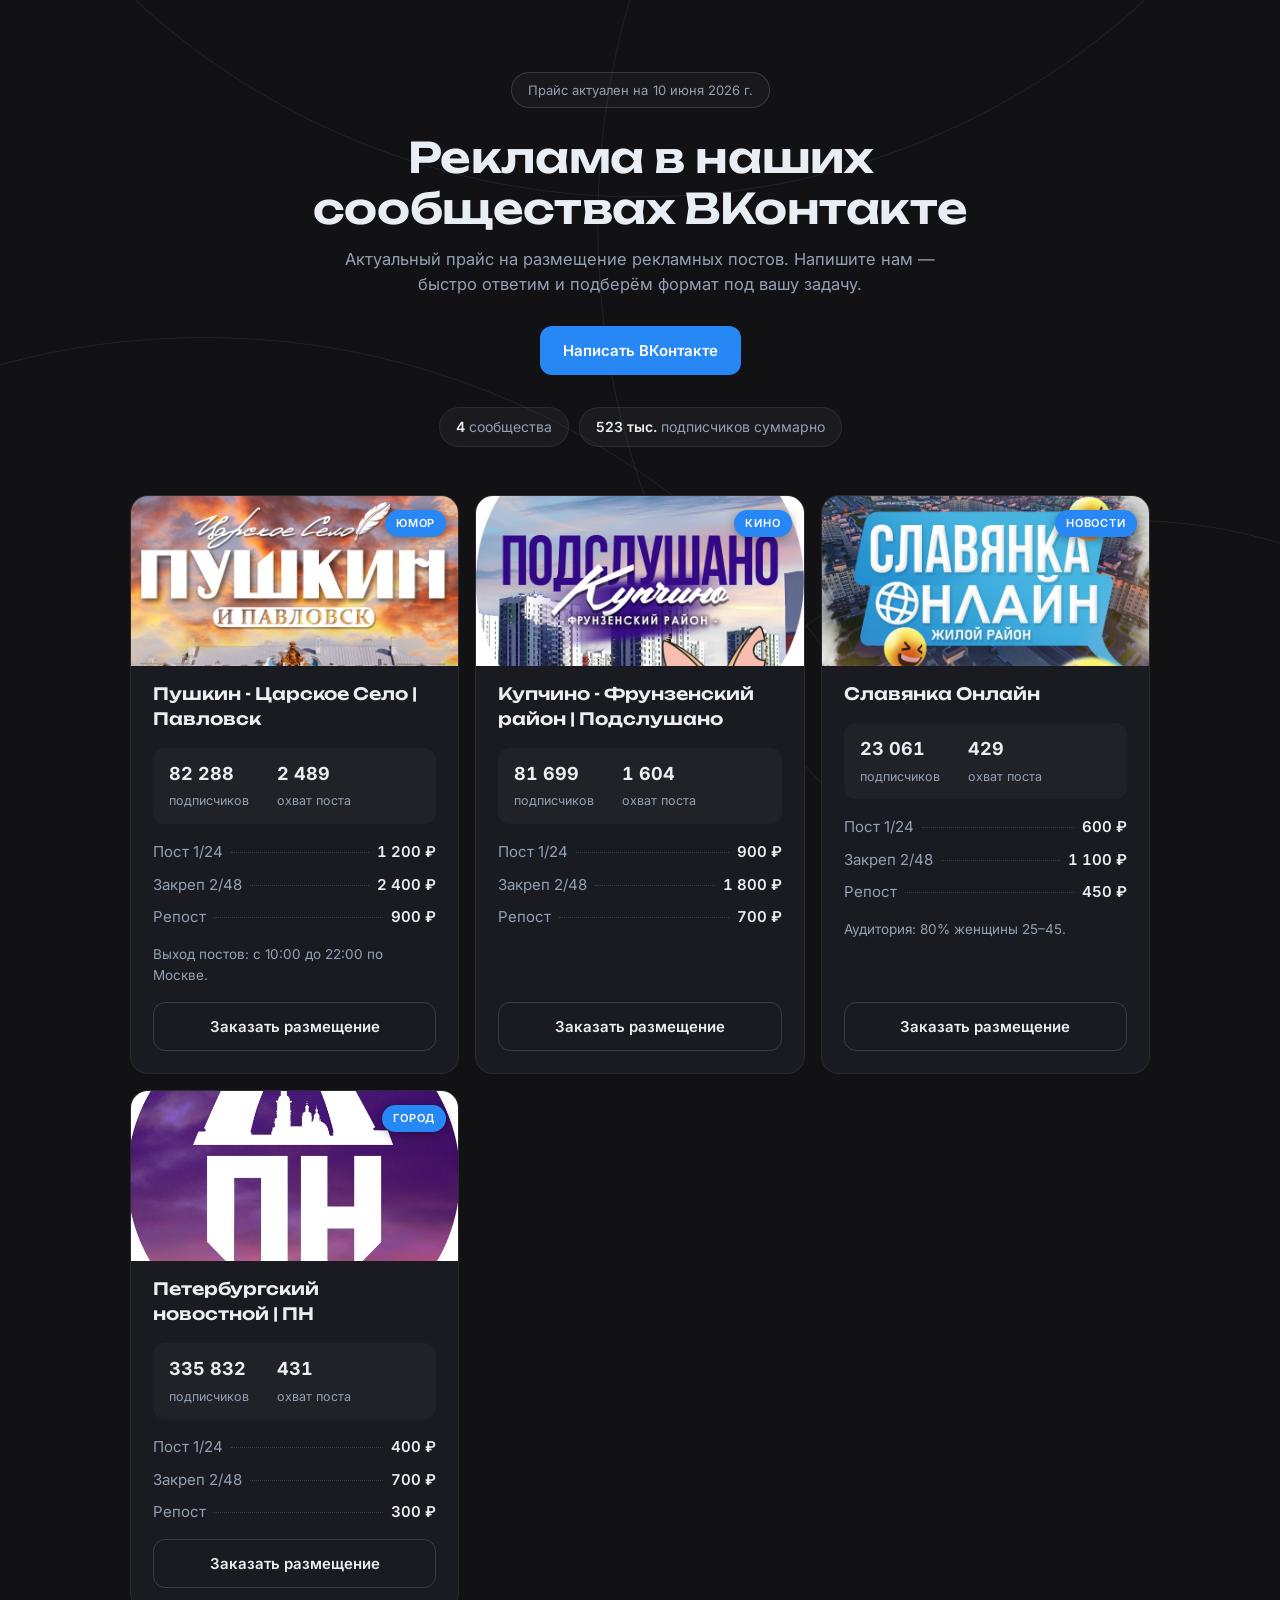
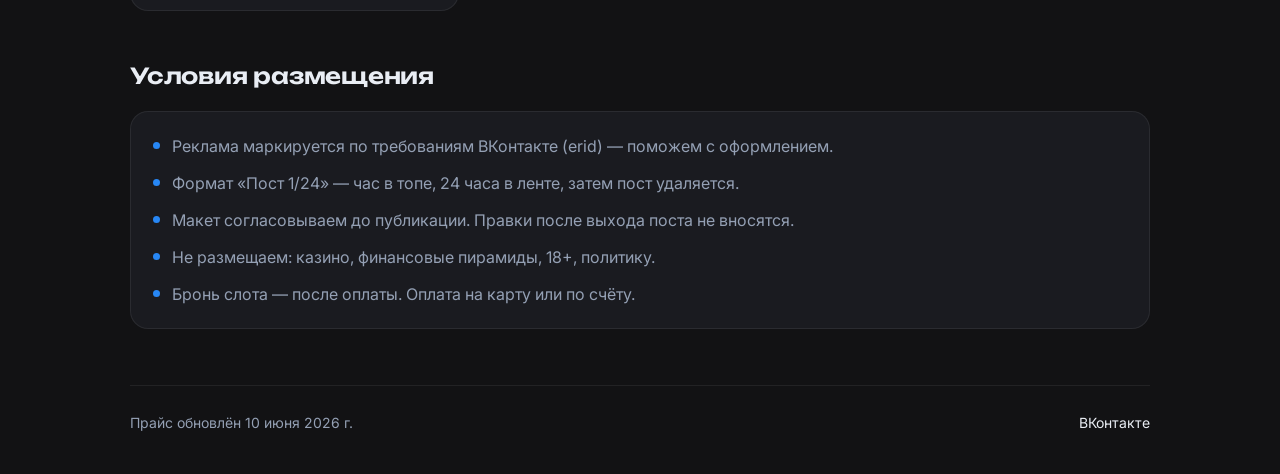
==== docs/index.html @ 312d97d6 "Относительные пути к стилям и скрипту — фикс отображения на GitHub Pages Co-Authored-By: Claude Fabl" ====
<!doctype html>
<html lang="ru">
<head>
  <meta charset="utf-8">
  <meta name="viewport" content="width=device-width, initial-scale=1">
  <title>Прайс на рекламу в сообществах ВКонтакте</title>
  <meta name="description" content="Актуальный прайс на размещение рекламы в наших сообществах ВКонтакте.">
  <link rel="icon" href="data:image/svg+xml,%3Csvg%20xmlns='http://www.w3.org/2000/svg'%20viewBox='0%200%20100%20100'%3E%3Crect%20width='100'%20height='100'%20rx='22'%20fill='%232787f5'/%3E%3Ctext%20x='50'%20y='70'%20font-size='52'%20text-anchor='middle'%20fill='white'%20font-family='Arial'%20font-weight='bold'%3E%E2%82%BD%3C/text%3E%3C/svg%3E">
  <link rel="preconnect" href="https://fonts.googleapis.com">
  <link rel="preconnect" href="https://fonts.gstatic.com" crossorigin>
  <link href="https://fonts.googleapis.com/css2?family=Inter:wght@400;500;600;700&family=Unbounded:wght@500;600;700&display=swap" rel="stylesheet">
  <link rel="stylesheet" href="styles.css">
</head>
<body>
  <div class="page">
    <header class="hero">
      <div class="hero-badge">Прайс актуален на <span id="updated">—</span></div>
      <h1 id="title">Реклама в наших сообществах</h1>
      <p class="subtitle" id="subtitle"></p>
      <div class="hero-actions" id="contacts"></div>
      <div class="hero-stats" id="stats"></div>
    </header>

    <main>
      <section id="publics" class="grid" aria-label="Сообщества и цены"></section>

      <section id="conditions-section" hidden>
        <h2 class="section-title">Условия размещения</h2>
        <div class="card conditions">
          <ul id="conditions"></ul>
        </div>
      </section>
    </main>

    <footer>
      <span>Прайс обновлён <span id="footer-updated">—</span></span>
      <div class="footer-links" id="footer-contacts"></div>
    </footer>
  </div>
  <div id="toast" class="toast"></div>
  <script src="app.js"></script>
</body>
</html>
---- docs/styles.css ----
:root {
  --bg: #121214;
  --bg-card: #1a1b20;
  --bg-elevated: #22242b;
  --border: rgba(255, 255, 255, 0.07);
  --border-strong: rgba(255, 255, 255, 0.15);
  --text: #e9edf4;
  --text-muted: #94a0b4;
  --accent: #2787f5;
  --accent-bright: #4d9eff;
  --danger: #e5484d;
  --radius: 18px;
  --radius-sm: 12px;
}

* { box-sizing: border-box; }

html { scroll-behavior: smooth; }

body {
  margin: 0;
  min-height: 100vh;
  font-family: 'Inter', system-ui, -apple-system, 'Segoe UI', sans-serif;
  font-size: 16px;
  line-height: 1.55;
  color: var(--text);
  background: var(--bg);
  -webkit-font-smoothing: antialiased;
}

/* Фон в стиле VK ID: тонкие дуги-окружности на тёмном */
body::before {
  content: '';
  position: fixed;
  inset: 0;
  z-index: -1;
  background: url("data:image/svg+xml,%3Csvg xmlns='http://www.w3.org/2000/svg' viewBox='0 0 1920 1280' preserveAspectRatio='xMidYMid slice'%3E%3Cg fill='none' stroke='%23ffffff' stroke-opacity='0.07' stroke-width='1.5'%3E%3Ccircle cx='340' cy='1580' r='1100'/%3E%3Ccircle cx='2050' cy='320' r='1150'/%3E%3Ccircle cx='960' cy='-780' r='1060'/%3E%3Ccircle cx='1650' cy='1500' r='760'/%3E%3C/g%3E%3C/svg%3E") center / cover no-repeat;
}

.page {
  max-width: 1060px;
  margin: 0 auto;
  padding: 0 20px;
}

h1, h2, h3 {
  font-family: 'Unbounded', 'Inter', system-ui, sans-serif;
  font-weight: 600;
  letter-spacing: -0.01em;
}

a { color: var(--accent-bright); }

.muted { color: var(--text-muted); }

[hidden] { display: none !important; }

/* ---------- Hero ---------- */

.hero {
  padding: 72px 0 16px;
  text-align: center;
}

.hero-badge {
  display: inline-flex;
  gap: 5px;
  padding: 7px 16px;
  border-radius: 999px;
  border: 1px solid var(--border-strong);
  background: rgba(255, 255, 255, 0.03);
  color: var(--text-muted);
  font-size: 13px;
}

.hero h1 {
  font-size: clamp(26px, 4.4vw, 42px);
  line-height: 1.2;
  max-width: 780px;
  margin: 24px auto 14px;
}

.hero .subtitle {
  color: var(--text-muted);
  font-size: 16.5px;
  max-width: 640px;
  margin: 0 auto 28px;
}

.hero-actions {
  display: flex;
  gap: 12px;
  justify-content: center;
  flex-wrap: wrap;
}

.hero-stats {
  display: flex;
  gap: 10px;
  justify-content: center;
  flex-wrap: wrap;
  margin-top: 32px;
}

.stat-pill {
  padding: 8px 16px;
  border-radius: 999px;
  border: 1px solid var(--border);
  background: rgba(255, 255, 255, 0.04);
  color: var(--text-muted);
  font-size: 14px;
}

.stat-pill b {
  color: var(--text);
  font-weight: 600;
}

/* ---------- Buttons ---------- */

.btn {
  display: inline-flex;
  align-items: center;
  justify-content: center;
  gap: 8px;
  padding: 12px 22px;
  border-radius: var(--radius-sm);
  border: 1px solid transparent;
  font: inherit;
  font-weight: 600;
  font-size: 15px;
  text-decoration: none;
  cursor: pointer;
  transition: transform .15s ease, background .15s ease, border-color .15s ease, color .15s ease;
}

.btn:active { transform: scale(0.98); }

.btn-primary {
  background: var(--accent);
  color: #fff;
}

.btn-primary:hover { background: var(--accent-bright); }

.btn-primary:disabled {
  background: var(--bg-elevated);
  color: var(--text-muted);
  cursor: default;
}

.btn-ghost {
  border-color: var(--border-strong);
  background: transparent;
  color: var(--text);
}

.btn-ghost:hover {
  border-color: var(--accent);
  color: var(--accent-bright);
}

.btn-small {
  padding: 8px 14px;
  font-size: 14px;
  border-radius: 10px;
}

/* ---------- Cards grid ---------- */

.grid {
  display: grid;
  grid-template-columns: repeat(auto-fill, minmax(310px, 1fr));
  gap: 16px;
  margin: 32px 0 8px;
}

.card {
  --card-pad: 22px;
  background: var(--bg-card);
  border: 1px solid var(--border);
  border-radius: var(--radius);
  padding: var(--card-pad);
}

.public-card {
  display: flex;
  flex-direction: column;
  gap: 16px;
  transition: border-color .2s ease, transform .2s ease;
}

.public-card:hover {
  border-color: rgba(77, 158, 255, 0.35);
  transform: translateY(-2px);
}

.card-cover {
  position: relative;
  margin: calc(var(--card-pad) * -1) calc(var(--card-pad) * -1) 0;
  height: 170px;
  border-radius: calc(var(--radius) - 1px) calc(var(--radius) - 1px) 0 0;
  overflow: hidden;
  background: var(--bg-elevated);
}

.card-cover-img {
  display: block;
  width: 100%;
  height: 100%;
  object-fit: cover;
}

.card-cover-ph {
  display: flex;
  align-items: center;
  justify-content: center;
  width: 100%;
  height: 100%;
  font-family: 'Unbounded', 'Inter', sans-serif;
  font-size: 44px;
  font-weight: 600;
  color: var(--accent-bright);
  background: linear-gradient(135deg, rgba(39, 135, 245, 0.18), rgba(39, 135, 245, 0.04));
}

.chip.cover-chip {
  position: absolute;
  top: 12px;
  right: 12px;
  color: #fff;
  background: var(--accent);
  box-shadow: 0 2px 10px rgba(0, 0, 0, 0.35);
}

.avatar {
  width: 44px;
  height: 44px;
  border-radius: 12px;
  object-fit: cover;
  flex-shrink: 0;
  background: var(--bg-elevated);
}

.avatar-placeholder {
  display: inline-flex;
  align-items: center;
  justify-content: center;
  font-family: 'Unbounded', 'Inter', sans-serif;
  font-size: 17px;
  font-weight: 600;
  color: var(--accent-bright);
  background: rgba(39, 135, 245, 0.12);
}

.avatar-sm {
  width: 36px;
  height: 36px;
  border-radius: 10px;
  font-size: 14px;
}

.avatar-fetch {
  display: flex;
  align-items: center;
  gap: 12px;
  margin: -4px 0 16px;
}

.public-name {
  font-family: 'Unbounded', 'Inter', sans-serif;
  font-size: 17px;
  font-weight: 600;
  color: var(--text);
  text-decoration: none;
  line-height: 1.3;
}

a.public-name:hover { color: var(--accent-bright); }

.chip {
  font-size: 11px;
  font-weight: 600;
  text-transform: uppercase;
  letter-spacing: 0.08em;
  color: var(--accent-bright);
  background: rgba(39, 135, 245, 0.12);
  padding: 5px 11px;
  border-radius: 999px;
  white-space: nowrap;
  margin-top: 2px;
}

.card-stats {
  display: flex;
  gap: 28px;
  padding: 12px 16px;
  background: rgba(255, 255, 255, 0.03);
  border-radius: var(--radius-sm);
}

.stat-value {
  display: block;
  font-size: 18px;
  font-weight: 700;
  font-variant-numeric: tabular-nums;
}

.stat-label {
  font-size: 12.5px;
  color: var(--text-muted);
}

.price-list {
  display: flex;
  flex-direction: column;
  gap: 9px;
}

.price-row {
  display: flex;
  align-items: baseline;
  gap: 8px;
  font-size: 15px;
}

.price-format { color: var(--text-muted); }

.dots {
  flex: 1;
  border-bottom: 1px dotted rgba(255, 255, 255, 0.16);
  transform: translateY(-4px);
}

.price-value {
  font-weight: 600;
  font-variant-numeric: tabular-nums;
  white-space: nowrap;
}

.card-note {
  margin: 0;
  font-size: 13.5px;
  color: var(--text-muted);
}

.card-cta { margin-top: auto; }

.empty {
  grid-column: 1 / -1;
  text-align: center;
  color: var(--text-muted);
  padding: 48px 20px;
  border: 1px dashed var(--border-strong);
  border-radius: var(--radius);
}

/* ---------- Conditions ---------- */

.section-title {
  font-size: 22px;
  margin: 48px 0 18px;
}

.conditions ul {
  margin: 0;
  padding: 0;
  list-style: none;
  display: flex;
  flex-direction: column;
  gap: 12px;
}

.conditions li {
  display: flex;
  gap: 12px;
  color: var(--text-muted);
}

.conditions li::before {
  content: '';
  flex-shrink: 0;
  width: 7px;
  height: 7px;
  border-radius: 50%;
  background: var(--accent);
  margin-top: 8px;
}

/* ---------- Footer ---------- */

footer {
  display: flex;
  align-items: center;
  justify-content: space-between;
  gap: 14px;
  flex-wrap: wrap;
  margin: 56px 0 40px;
  padding-top: 26px;
  border-top: 1px solid var(--border);
  color: var(--text-muted);
  font-size: 14px;
}

.footer-links {
  display: flex;
  gap: 18px;
}

.footer-links a {
  color: var(--text);
  text-decoration: none;
}

.footer-links a:hover { color: var(--accent-bright); }

/* ---------- Admin ---------- */

.admin .topbar {
  position: sticky;
  top: 0;
  z-index: 20;
  display: flex;
  align-items: center;
  gap: 12px;
  flex-wrap: wrap;
  padding: 14px 0;
  margin-bottom: 28px;
  background: rgba(18, 18, 20, 0.85);
  backdrop-filter: blur(10px);
  border-bottom: 1px solid var(--border);
}

.topbar-title {
  font-family: 'Unbounded', 'Inter', sans-serif;
  font-size: 16px;
}

.flex-spacer { flex: 1; }

.admin-section { margin-bottom: 20px; }

.admin-section h2 {
  font-size: 19px;
  margin: 0 0 20px;
}

.section-head {
  display: flex;
  align-items: center;
  justify-content: space-between;
  gap: 12px;
  margin-bottom: 20px;
}

.section-head h2 { margin: 0; }

.section-head-actions {
  display: flex;
  gap: 10px;
  flex-wrap: wrap;
}

.field {
  display: flex;
  flex-direction: column;
  gap: 6px;
  margin-bottom: 16px;
}

.field label,
.field-label-row {
  font-size: 13px;
  color: var(--text-muted);
}

.field-label-row {
  display: block;
  margin: 4px 0 10px;
}

input[type="text"],
input[type="url"],
input[type="number"],
input[type="password"],
textarea,
select {
  width: 100%;
  font: inherit;
  font-size: 15px;
  color: var(--text);
  background: var(--bg-elevated);
  border: 1px solid var(--border-strong);
  border-radius: 10px;
  padding: 10px 14px;
  outline: none;
  transition: border-color .15s ease;
}

input:focus, textarea:focus, select:focus { border-color: var(--accent); }

textarea { resize: vertical; }

.row-2 {
  display: grid;
  grid-template-columns: 1fr 1fr;
  gap: 14px;
}

.pub-row {
  display: flex;
  align-items: center;
  gap: 10px;
  padding: 13px 16px;
  margin-bottom: 10px;
  background: rgba(255, 255, 255, 0.02);
  border: 1px solid var(--border);
  border-radius: var(--radius-sm);
}

.pub-row-info {
  flex: 1;
  min-width: 0;
}

.pub-row-name {
  font-weight: 600;
  overflow: hidden;
  text-overflow: ellipsis;
  white-space: nowrap;
}

.pub-row-meta {
  font-size: 13px;
  color: var(--text-muted);
}

.icon-btn {
  flex-shrink: 0;
  width: 34px;
  height: 34px;
  background: none;
  border: 1px solid var(--border-strong);
  border-radius: 9px;
  color: var(--text-muted);
  font-size: 15px;
  cursor: pointer;
  transition: border-color .15s ease, color .15s ease;
}

.icon-btn:hover {
  border-color: var(--accent);
  color: var(--text);
}

.icon-btn.danger:hover {
  border-color: var(--danger);
  color: var(--danger);
}

/* ---------- Modal ---------- */

.modal-backdrop {
  position: fixed;
  inset: 0;
  z-index: 50;
  display: flex;
  align-items: flex-start;
  justify-content: center;
  padding: 40px 16px;
  overflow-y: auto;
  background: rgba(5, 8, 12, 0.72);
}

.modal {
  width: 100%;
  max-width: 580px;
  background: var(--bg-card);
  border: 1px solid var(--border-strong);
  border-radius: var(--radius);
  padding: 26px;
}

.modal h2 {
  font-size: 19px;
  margin: 0 0 20px;
}

.price-edit-row {
  display: grid;
  grid-template-columns: 1fr 140px 36px;
  gap: 10px;
  align-items: center;
  margin-bottom: 10px;
}

.modal-actions {
  display: flex;
  justify-content: flex-end;
  gap: 10px;
  margin-top: 22px;
}

/* ---------- Login / toast ---------- */

.login-screen {
  min-height: 82vh;
  display: flex;
  align-items: center;
  justify-content: center;
}

.login-card {
  width: 100%;
  max-width: 380px;
}

.login-card h2 {
  font-size: 20px;
  margin: 0 0 8px;
}

.login-card .muted {
  font-size: 14px;
  margin: 0 0 18px;
}

.login-card .btn { width: 100%; }

.error {
  color: var(--danger);
  font-size: 14px;
  min-height: 20px;
  margin-bottom: 8px;
}

.toast {
  position: fixed;
  bottom: 24px;
  left: 50%;
  z-index: 100;
  transform: translateX(-50%) translateY(16px);
  padding: 12px 24px;
  background: var(--bg-elevated);
  border: 1px solid var(--border-strong);
  border-radius: 12px;
  font-size: 15px;
  opacity: 0;
  pointer-events: none;
  transition: opacity .25s ease, transform .25s ease;
}

.toast.show {
  opacity: 1;
  transform: translateX(-50%) translateY(0);
}

/* ---------- Mobile ---------- */

@media (max-width: 640px) {
  .hero { padding-top: 48px; }
  .row-2 { grid-template-columns: 1fr; gap: 0; }
  .card { --card-pad: 18px; }
  .card-stats { gap: 20px; }
  footer { flex-direction: column; align-items: flex-start; }
  .pub-row { flex-wrap: wrap; }
  .price-edit-row { grid-template-columns: 1fr 110px 36px; }
}
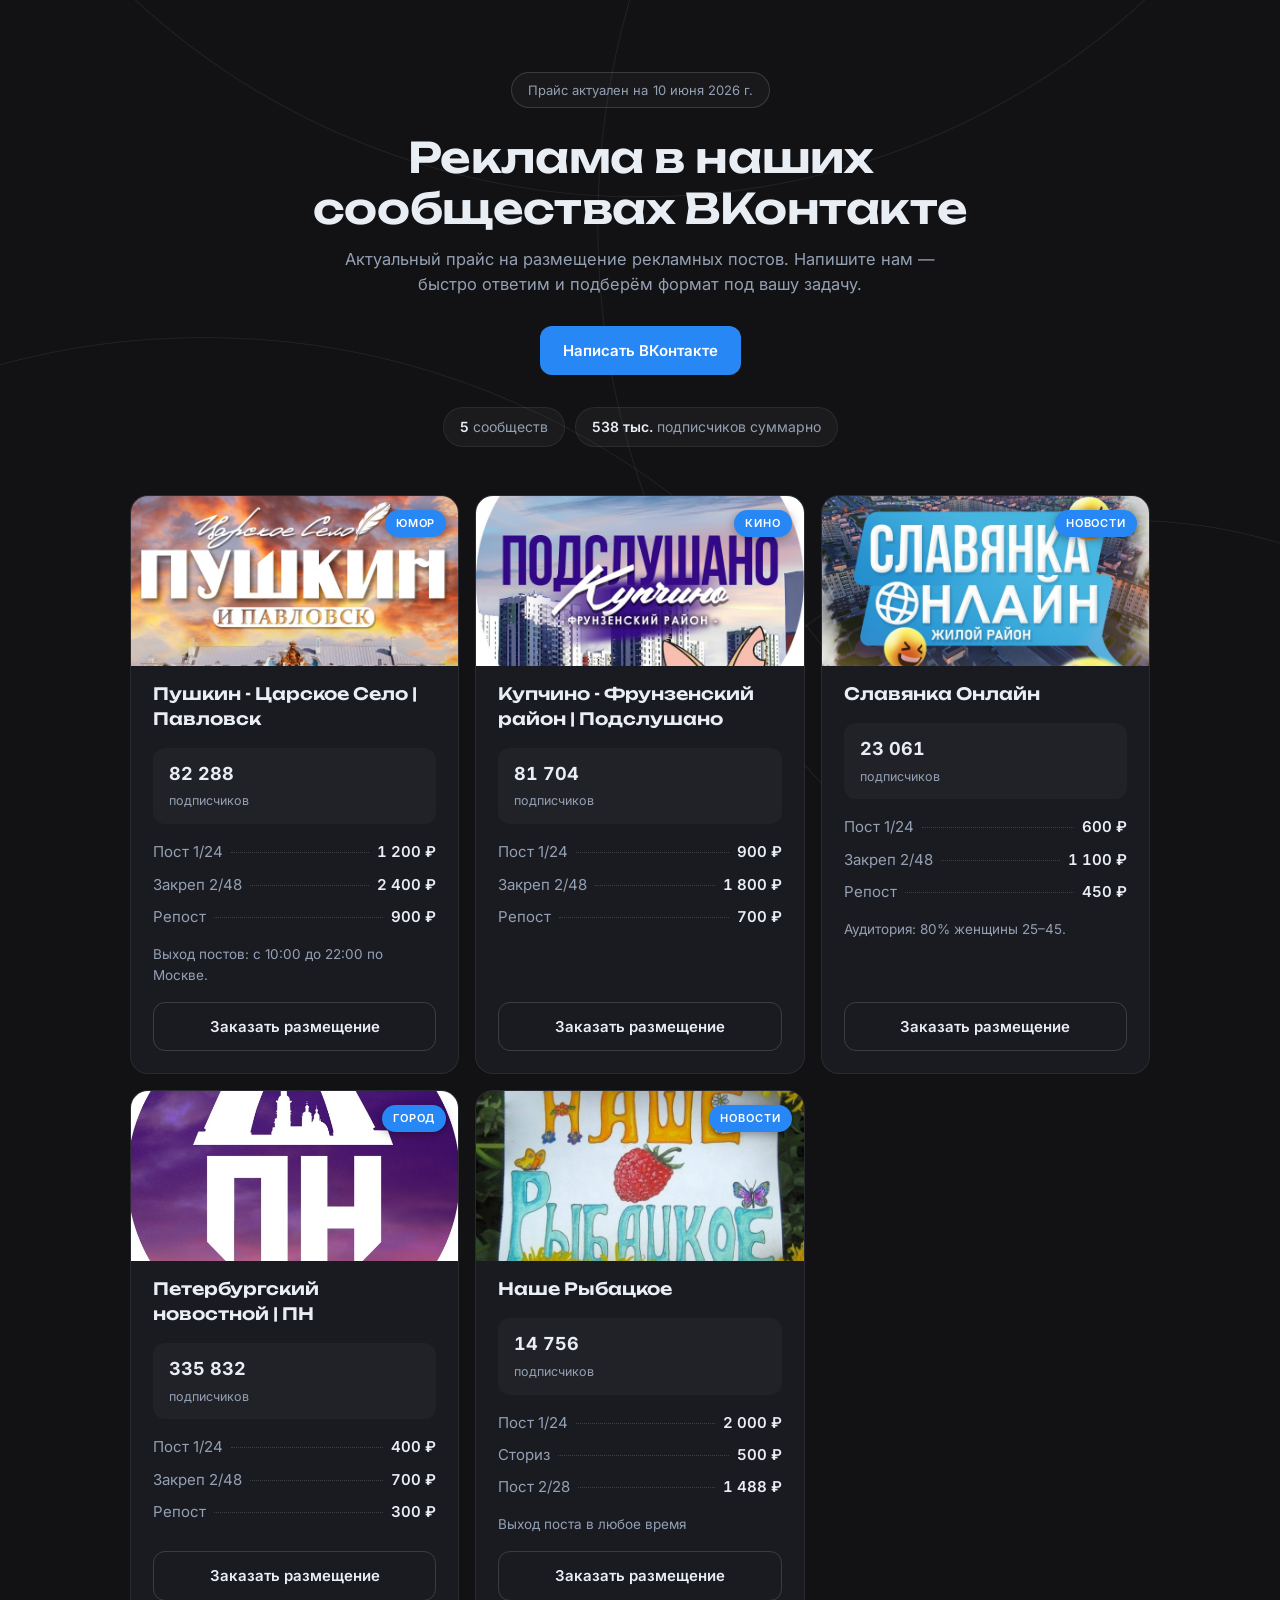
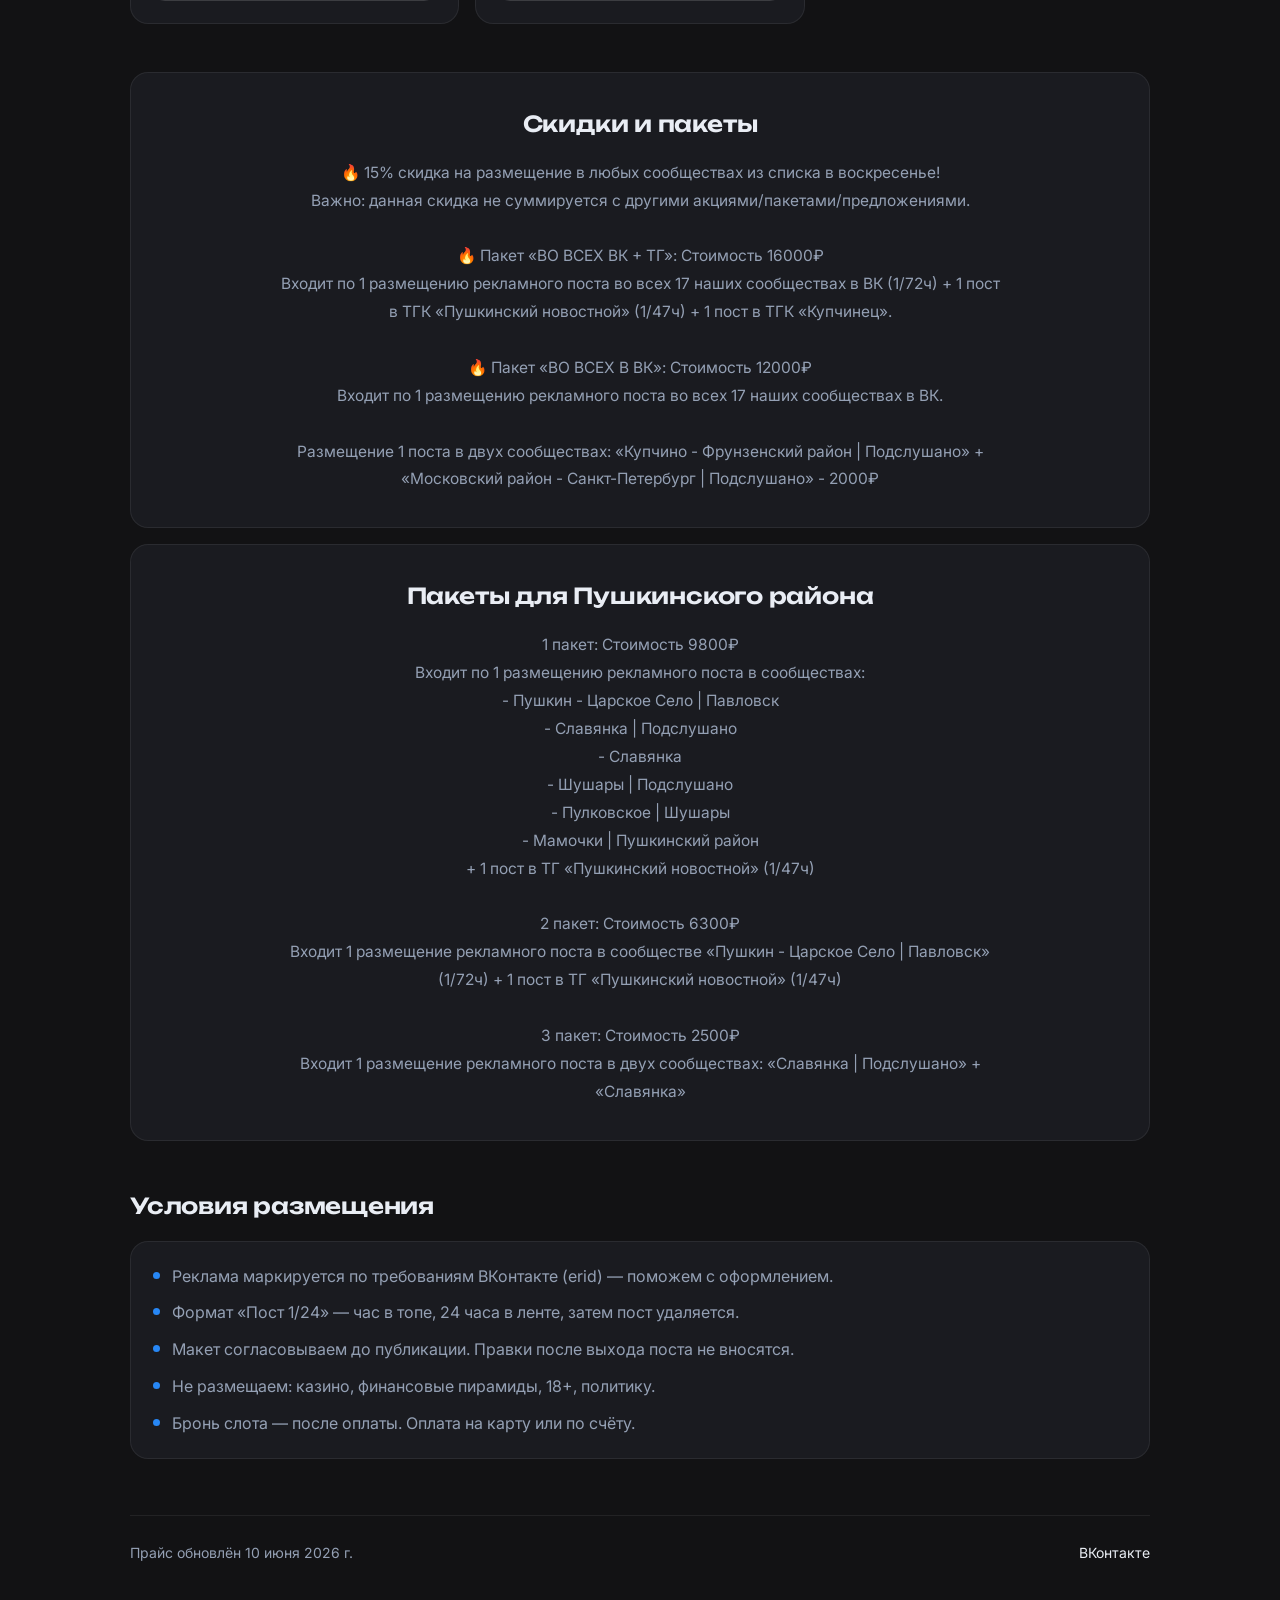
==== commit c4a7e8dc: "Охваты убраны со страницы, добавлен блок «Скидки и пакеты» с редактором в админке Co-Authored-By: Cl" ====
--- a/docs/index.html
+++ b/docs/index.html
@@ -24,6 +24,10 @@
     <main>
       <section id="publics" class="grid" aria-label="Сообщества и цены"></section>
 
+      <section id="promos-section" hidden>
+        <div id="promos" class="promos"></div>
+      </section>
+
       <section id="conditions-section" hidden>
         <h2 class="section-title">Условия размещения</h2>
         <div class="card conditions">
--- a/docs/styles.css
+++ b/docs/styles.css
@@ -267,6 +267,11 @@
   margin: -4px 0 16px;
 }
 
+.avatar-fetch .btn {
+  flex-shrink: 0;
+  white-space: nowrap;
+}
+
 .public-name {
   font-family: 'Unbounded', 'Inter', sans-serif;
   font-size: 17px;
@@ -354,6 +359,50 @@
   border: 1px dashed var(--border-strong);
   border-radius: var(--radius);
 }
+
+/* ---------- Promos ---------- */
+
+.promos {
+  display: flex;
+  flex-direction: column;
+  gap: 16px;
+  margin-top: 48px;
+}
+
+.promo-card {
+  text-align: center;
+  padding: 34px 30px;
+}
+
+.promo-card h3 {
+  font-size: 22px;
+  margin: 0 0 18px;
+}
+
+.promo-text {
+  color: var(--text-muted);
+  white-space: pre-line;
+  line-height: 1.8;
+  font-size: 15.5px;
+  max-width: 720px;
+  margin: 0 auto;
+}
+
+.promo-edit {
+  border: 1px solid var(--border);
+  border-radius: var(--radius-sm);
+  background: rgba(255, 255, 255, 0.02);
+  padding: 14px 16px;
+  margin-bottom: 12px;
+}
+
+.promo-edit-head {
+  display: flex;
+  gap: 10px;
+  margin-bottom: 10px;
+}
+
+.promo-edit-head input { flex: 1; }
 
 /* ---------- Conditions ---------- */
 
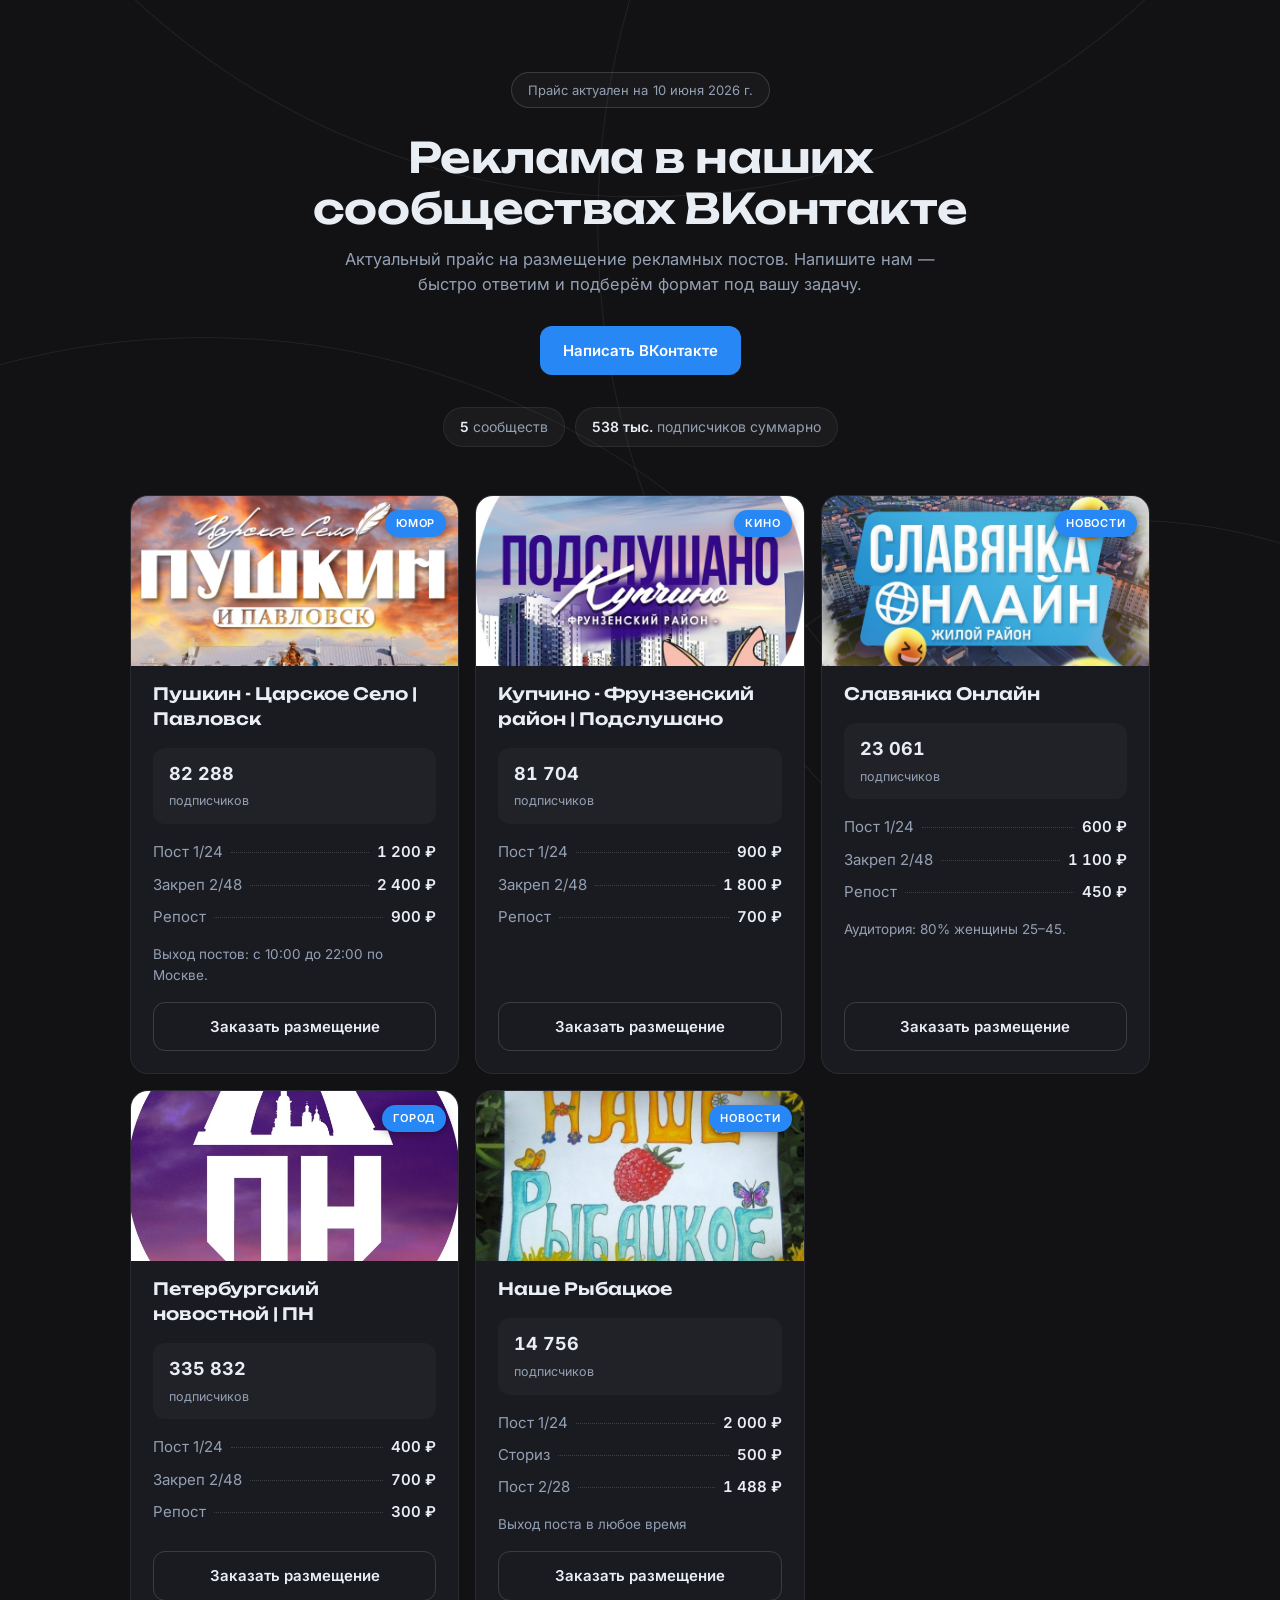
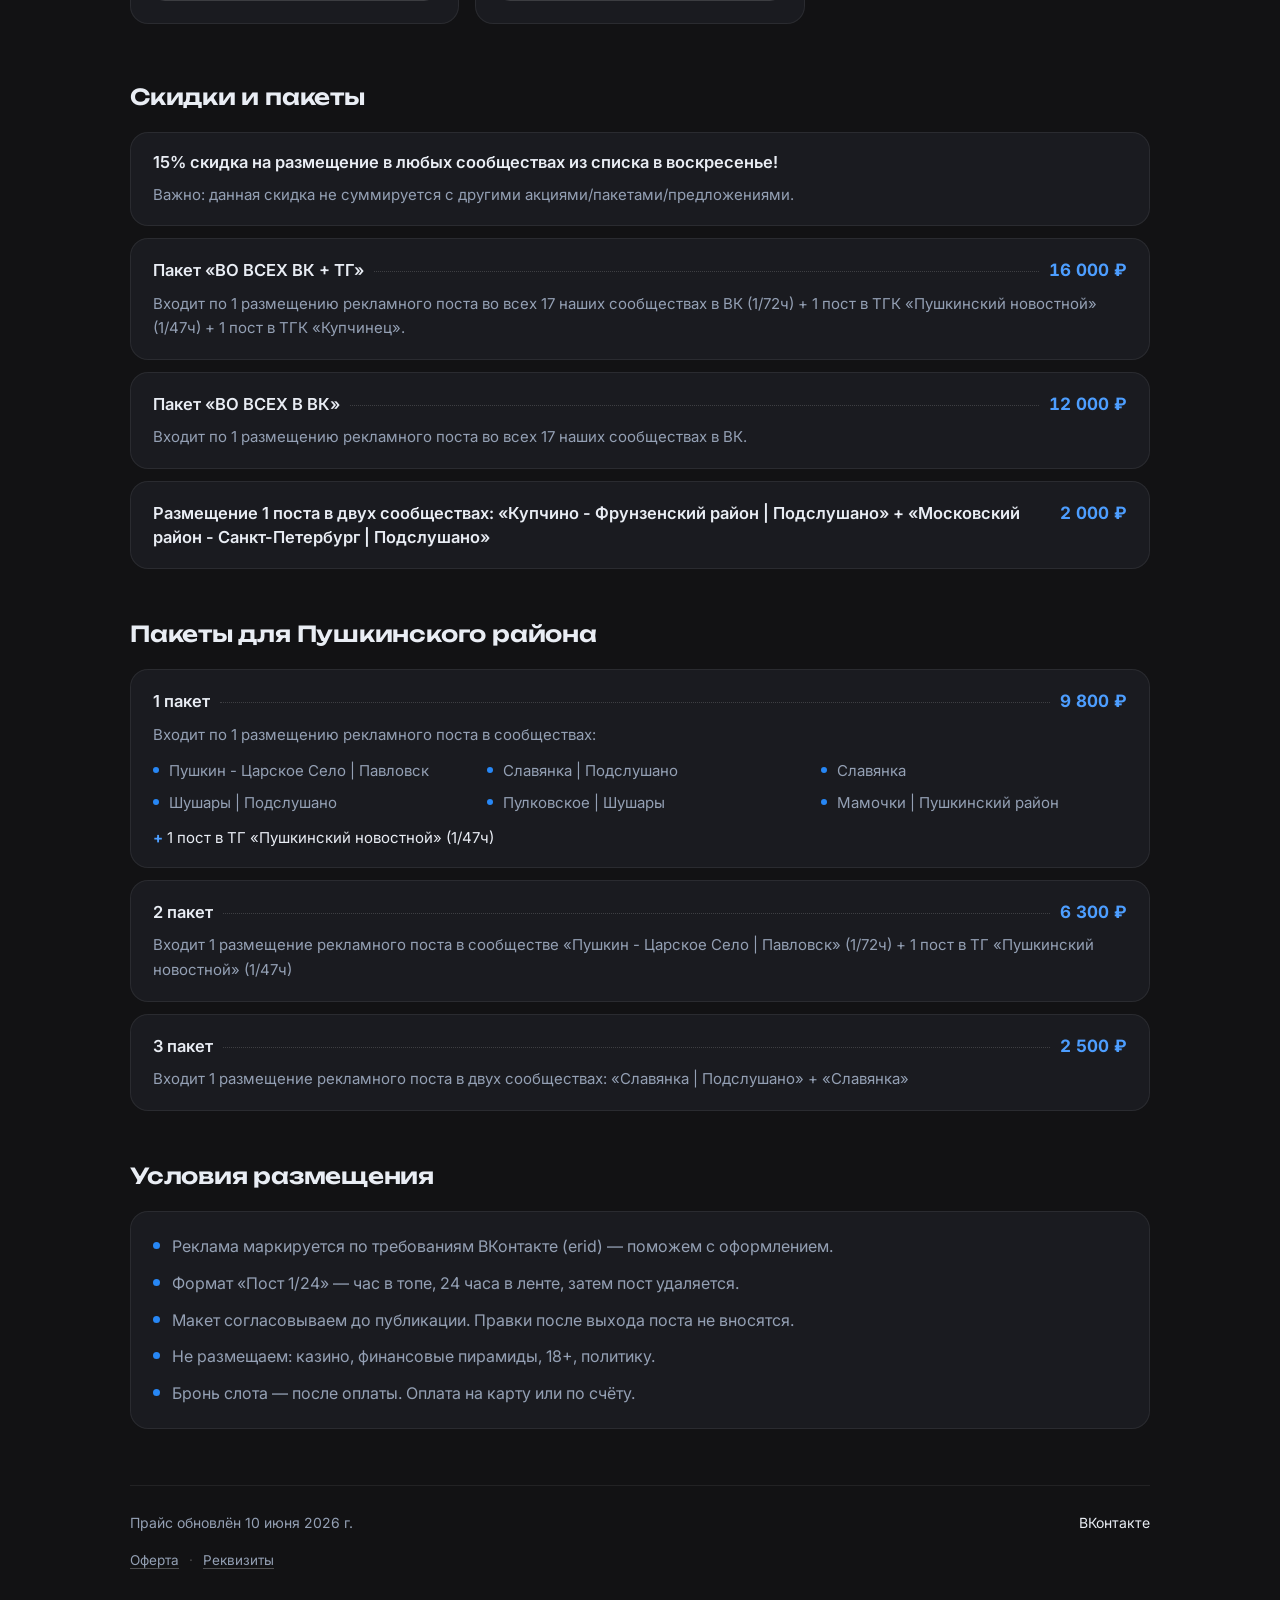
==== commit fa4a777f: "Футер: оферта и модалка с реквизитами, редактируются из админки Co-Authored-By: Claude Fable 5 <nore" ====
--- a/docs/index.html
+++ b/docs/index.html
@@ -37,10 +37,28 @@
     </main>
 
     <footer>
-      <span>Прайс обновлён <span id="footer-updated">—</span></span>
-      <div class="footer-links" id="footer-contacts"></div>
+      <div class="footer-row">
+        <span>Прайс обновлён <span id="footer-updated">—</span></span>
+        <div class="footer-links" id="footer-contacts"></div>
+      </div>
+      <div class="footer-legal" id="footer-legal" hidden>
+        <a id="offer-link" href="#" target="_blank" rel="noopener" hidden>Оферта</a>
+        <span class="legal-dot" id="legal-dot" hidden>·</span>
+        <button type="button" id="requisites-link" class="legal-link" hidden>Реквизиты</button>
+      </div>
     </footer>
   </div>
+
+  <div id="requisites-backdrop" class="modal-backdrop" hidden>
+    <div class="modal requisites-modal" role="dialog" aria-modal="true" aria-labelledby="req-title">
+      <div class="req-head">
+        <h2 id="req-title">Реквизиты</h2>
+        <button type="button" id="req-close" class="icon-btn" title="Закрыть">✕</button>
+      </div>
+      <div id="req-content"></div>
+    </div>
+  </div>
+
   <div id="toast" class="toast"></div>
   <script src="app.js"></script>
 </body>
--- a/docs/styles.css
+++ b/docs/styles.css
@@ -365,27 +365,86 @@
 .promos {
   display: flex;
   flex-direction: column;
-  gap: 16px;
-  margin-top: 48px;
-}
-
-.promo-card {
-  text-align: center;
-  padding: 34px 30px;
-}
-
-.promo-card h3 {
-  font-size: 22px;
-  margin: 0 0 18px;
-}
-
-.promo-text {
-  color: var(--text-muted);
-  white-space: pre-line;
-  line-height: 1.8;
-  font-size: 15.5px;
-  max-width: 720px;
-  margin: 0 auto;
+}
+
+.promo-items {
+  display: flex;
+  flex-direction: column;
+  gap: 12px;
+}
+
+.promo-item {
+  padding: 18px 22px;
+  transition: border-color .2s ease;
+}
+
+.promo-item:hover {
+  border-color: rgba(77, 158, 255, 0.3);
+}
+
+.promo-item-head {
+  display: flex;
+  align-items: baseline;
+  gap: 10px;
+}
+
+.promo-item-title {
+  font-weight: 600;
+  font-size: 16.5px;
+  line-height: 1.45;
+}
+
+.promo-price {
+  font-weight: 700;
+  font-size: 17px;
+  color: var(--accent-bright);
+  white-space: nowrap;
+  font-variant-numeric: tabular-nums;
+}
+
+.promo-item-text {
+  margin: 8px 0 0;
+  color: var(--text-muted);
+  font-size: 15px;
+  line-height: 1.65;
+}
+
+.promo-list {
+  margin: 12px 0 0;
+  padding: 0;
+  list-style: none;
+  display: grid;
+  grid-template-columns: repeat(auto-fill, minmax(260px, 1fr));
+  gap: 8px 28px;
+}
+
+.promo-list li {
+  display: flex;
+  gap: 10px;
+  color: var(--text-muted);
+  font-size: 15px;
+}
+
+.promo-list li::before {
+  content: '';
+  flex-shrink: 0;
+  width: 6px;
+  height: 6px;
+  border-radius: 50%;
+  background: var(--accent);
+  margin-top: 8px;
+}
+
+.promo-extra {
+  margin: 12px 0 0;
+  font-size: 15px;
+  color: var(--text);
+}
+
+.promo-extra::before {
+  content: '+ ';
+  color: var(--accent-bright);
+  font-weight: 700;
 }
 
 .promo-edit {
@@ -440,15 +499,116 @@
 
 footer {
   display: flex;
+  flex-direction: column;
+  gap: 16px;
+  margin: 56px 0 40px;
+  padding-top: 26px;
+  border-top: 1px solid var(--border);
+  color: var(--text-muted);
+  font-size: 14px;
+}
+
+.footer-row {
+  display: flex;
   align-items: center;
   justify-content: space-between;
   gap: 14px;
   flex-wrap: wrap;
-  margin: 56px 0 40px;
-  padding-top: 26px;
+}
+
+.footer-legal {
+  display: flex;
+  align-items: center;
+  gap: 10px;
+  font-size: 13.5px;
+}
+
+.footer-legal a,
+.legal-link {
+  padding: 0;
+  background: none;
+  border: none;
+  font: inherit;
+  color: var(--text-muted);
+  cursor: pointer;
+  text-decoration: underline;
+  text-underline-offset: 3px;
+  text-decoration-color: rgba(255, 255, 255, 0.25);
+  transition: color .15s ease;
+}
+
+.footer-legal a:hover,
+.legal-link:hover {
+  color: var(--text);
+  text-decoration-color: var(--accent);
+}
+
+.legal-dot {
+  color: rgba(255, 255, 255, 0.25);
+}
+
+/* ---------- Реквизиты ---------- */
+
+.requisites-modal {
+  max-width: 420px;
+}
+
+.req-head {
+  display: flex;
+  align-items: center;
+  justify-content: space-between;
+  gap: 12px;
+}
+
+.req-head h2 {
+  font-size: 19px;
+  margin: 0;
+}
+
+.req-name {
+  font-family: 'Unbounded', 'Inter', sans-serif;
+  font-size: 15px;
+  font-weight: 600;
+  line-height: 1.45;
+  padding: 16px 0 14px;
+}
+
+.req-row {
+  padding: 12px 0;
   border-top: 1px solid var(--border);
-  color: var(--text-muted);
-  font-size: 14px;
+}
+
+#req-content > .req-row:first-child {
+  border-top: none;
+  padding-top: 16px;
+}
+
+.req-label {
+  display: block;
+  margin-bottom: 3px;
+  font-size: 12px;
+  font-weight: 600;
+  color: var(--text-muted);
+  text-transform: uppercase;
+  letter-spacing: 0.07em;
+}
+
+.req-value {
+  font-size: 16px;
+  font-weight: 600;
+  font-variant-numeric: tabular-nums;
+  color: var(--text);
+  text-decoration: none;
+  cursor: copy;
+  transition: color .15s ease;
+}
+
+.req-value:hover {
+  color: var(--accent-bright);
+}
+
+a.req-value {
+  cursor: pointer;
 }
 
 .footer-links {
@@ -711,7 +871,7 @@
   .row-2 { grid-template-columns: 1fr; gap: 0; }
   .card { --card-pad: 18px; }
   .card-stats { gap: 20px; }
-  footer { flex-direction: column; align-items: flex-start; }
+  .footer-row { flex-direction: column; align-items: flex-start; }
   .pub-row { flex-wrap: wrap; }
   .price-edit-row { grid-template-columns: 1fr 110px 36px; }
 }
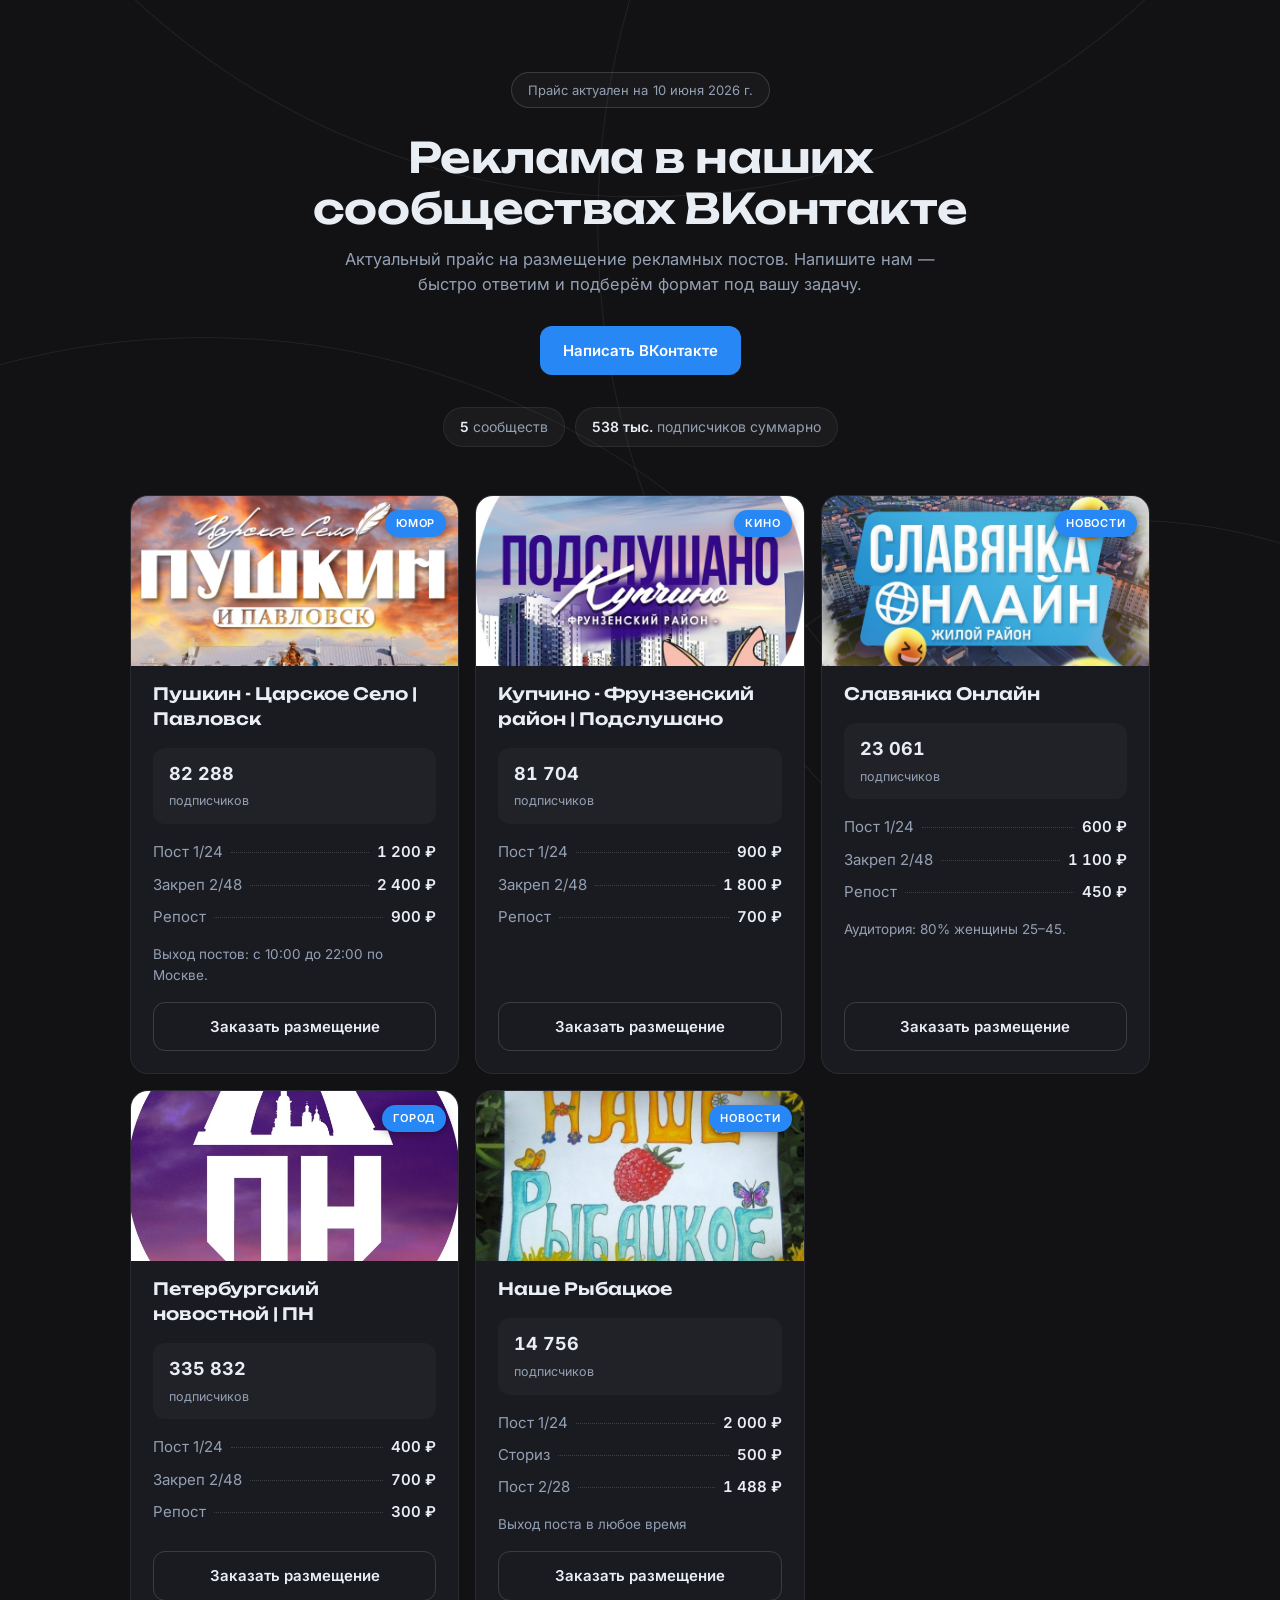
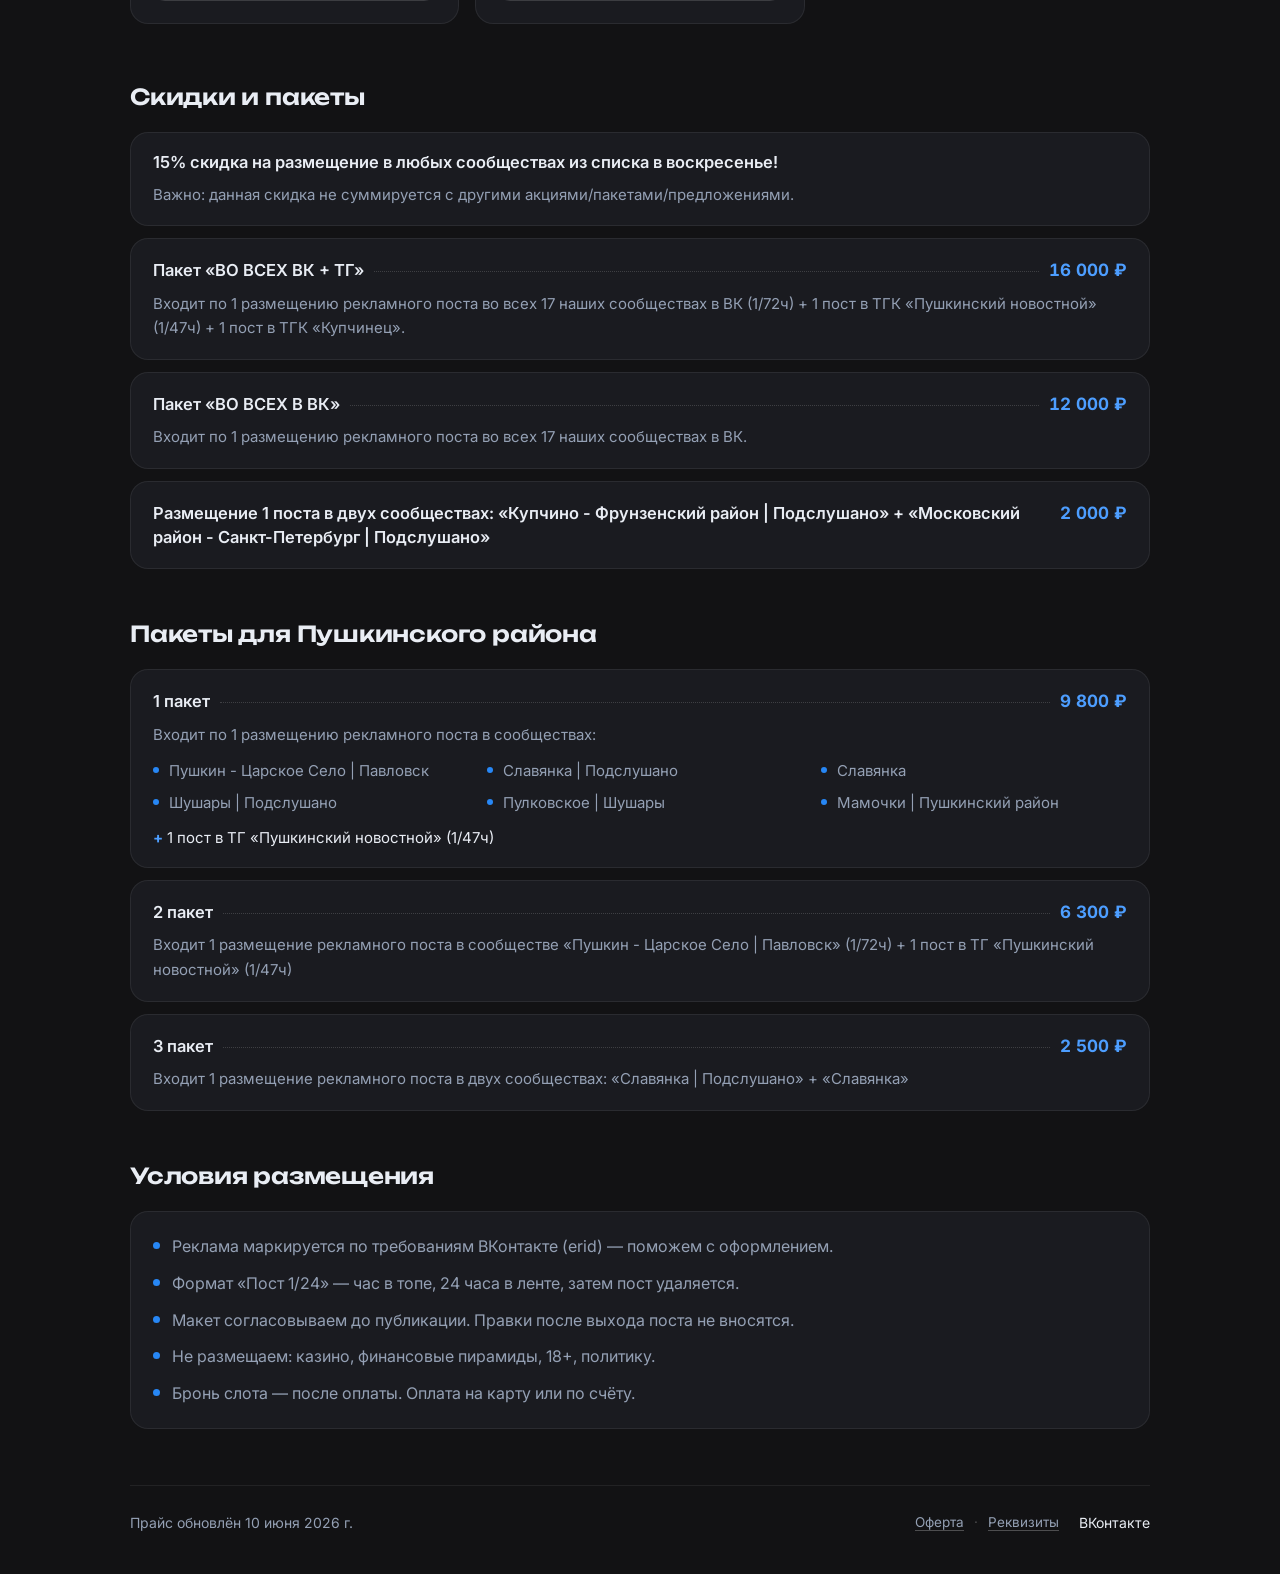
==== commit 93ddc122: "Футер в одну строку: дата слева, оферта, реквизиты и контакты справа Co-Authored-By: Claude Fable 5 " ====
--- a/docs/index.html
+++ b/docs/index.html
@@ -37,14 +37,14 @@
     </main>
 
     <footer>
-      <div class="footer-row">
-        <span>Прайс обновлён <span id="footer-updated">—</span></span>
+      <span>Прайс обновлён <span id="footer-updated">—</span></span>
+      <div class="footer-right">
+        <div class="footer-legal" id="footer-legal" hidden>
+          <a id="offer-link" href="#" target="_blank" rel="noopener" hidden>Оферта</a>
+          <span class="legal-dot" id="legal-dot" hidden>·</span>
+          <button type="button" id="requisites-link" class="legal-link" hidden>Реквизиты</button>
+        </div>
         <div class="footer-links" id="footer-contacts"></div>
-      </div>
-      <div class="footer-legal" id="footer-legal" hidden>
-        <a id="offer-link" href="#" target="_blank" rel="noopener" hidden>Оферта</a>
-        <span class="legal-dot" id="legal-dot" hidden>·</span>
-        <button type="button" id="requisites-link" class="legal-link" hidden>Реквизиты</button>
       </div>
     </footer>
   </div>
--- a/docs/styles.css
+++ b/docs/styles.css
@@ -499,8 +499,10 @@
 
 footer {
   display: flex;
-  flex-direction: column;
-  gap: 16px;
+  align-items: center;
+  justify-content: space-between;
+  gap: 14px;
+  flex-wrap: wrap;
   margin: 56px 0 40px;
   padding-top: 26px;
   border-top: 1px solid var(--border);
@@ -508,11 +510,10 @@
   font-size: 14px;
 }
 
-.footer-row {
-  display: flex;
-  align-items: center;
-  justify-content: space-between;
-  gap: 14px;
+.footer-right {
+  display: flex;
+  align-items: center;
+  gap: 20px;
   flex-wrap: wrap;
 }
 
@@ -871,7 +872,7 @@
   .row-2 { grid-template-columns: 1fr; gap: 0; }
   .card { --card-pad: 18px; }
   .card-stats { gap: 20px; }
-  .footer-row { flex-direction: column; align-items: flex-start; }
+  footer { flex-direction: column; align-items: flex-start; }
   .pub-row { flex-wrap: wrap; }
   .price-edit-row { grid-template-columns: 1fr 110px 36px; }
 }
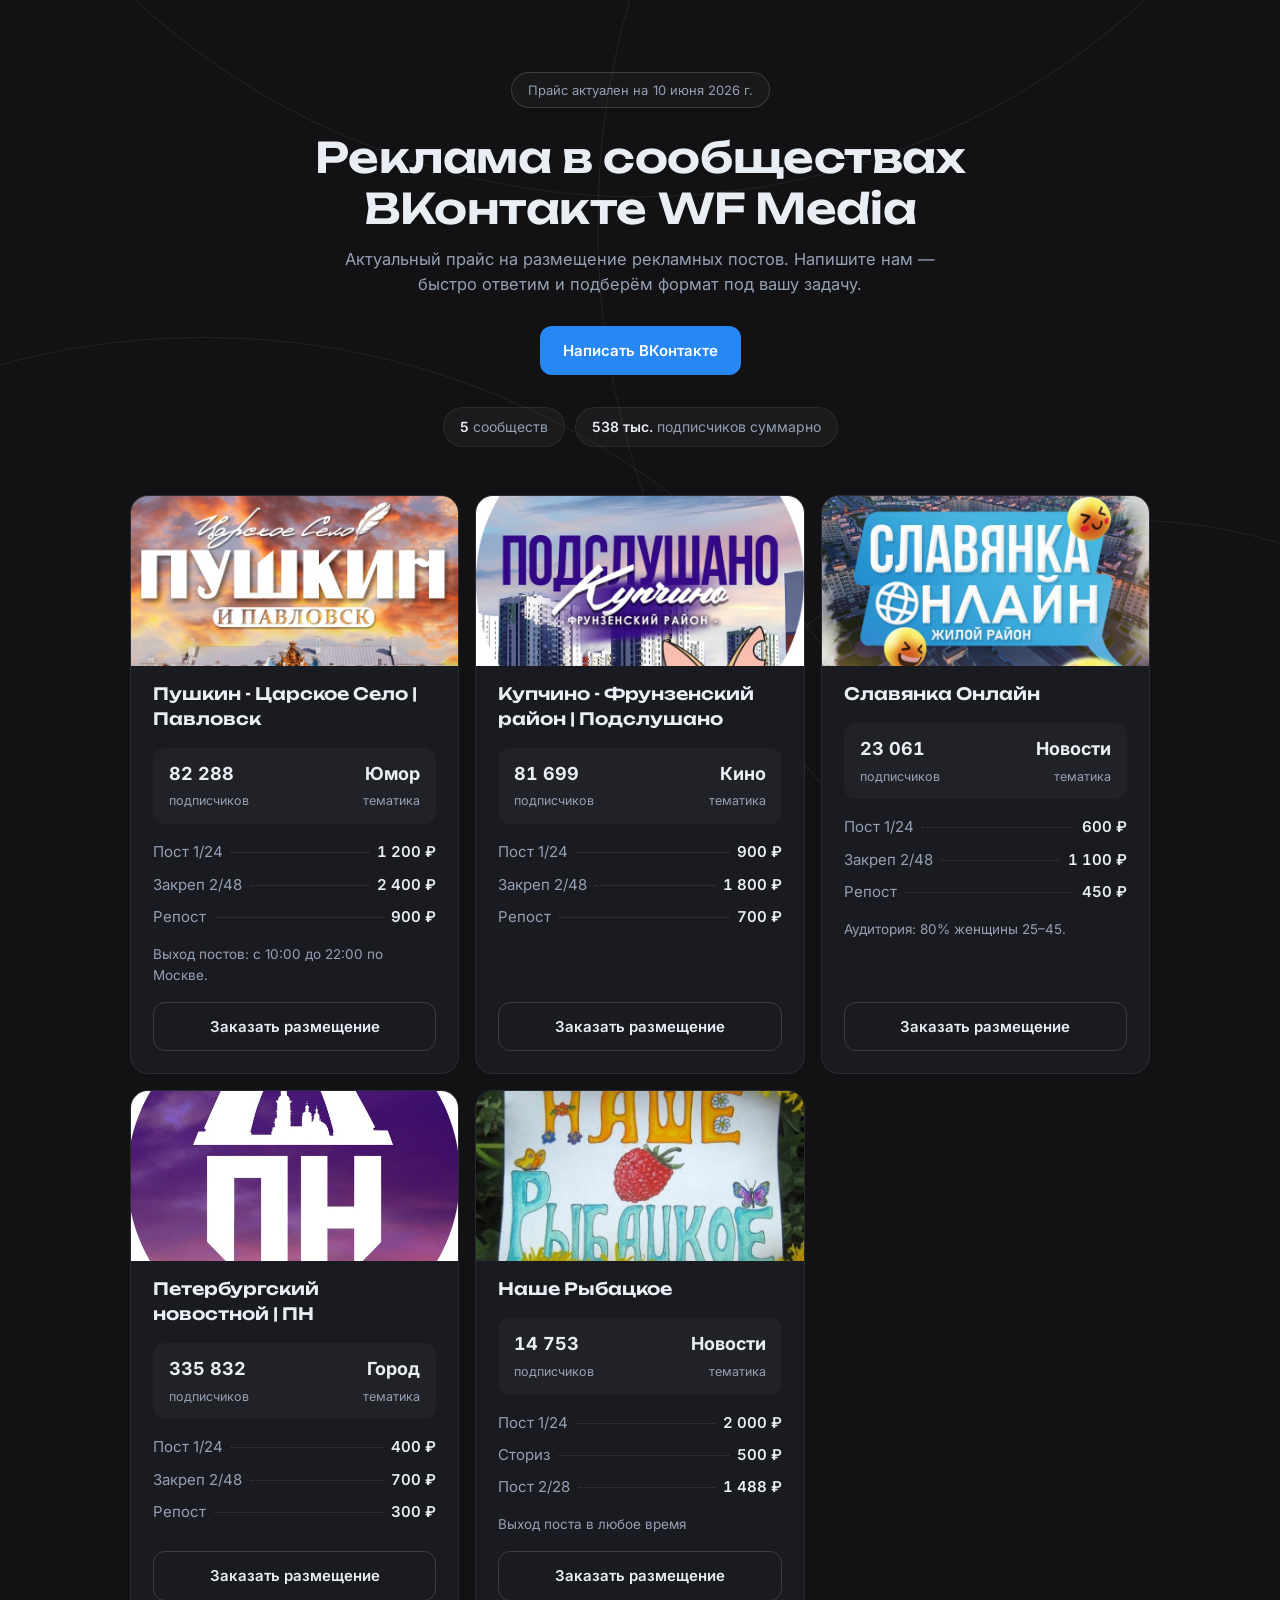
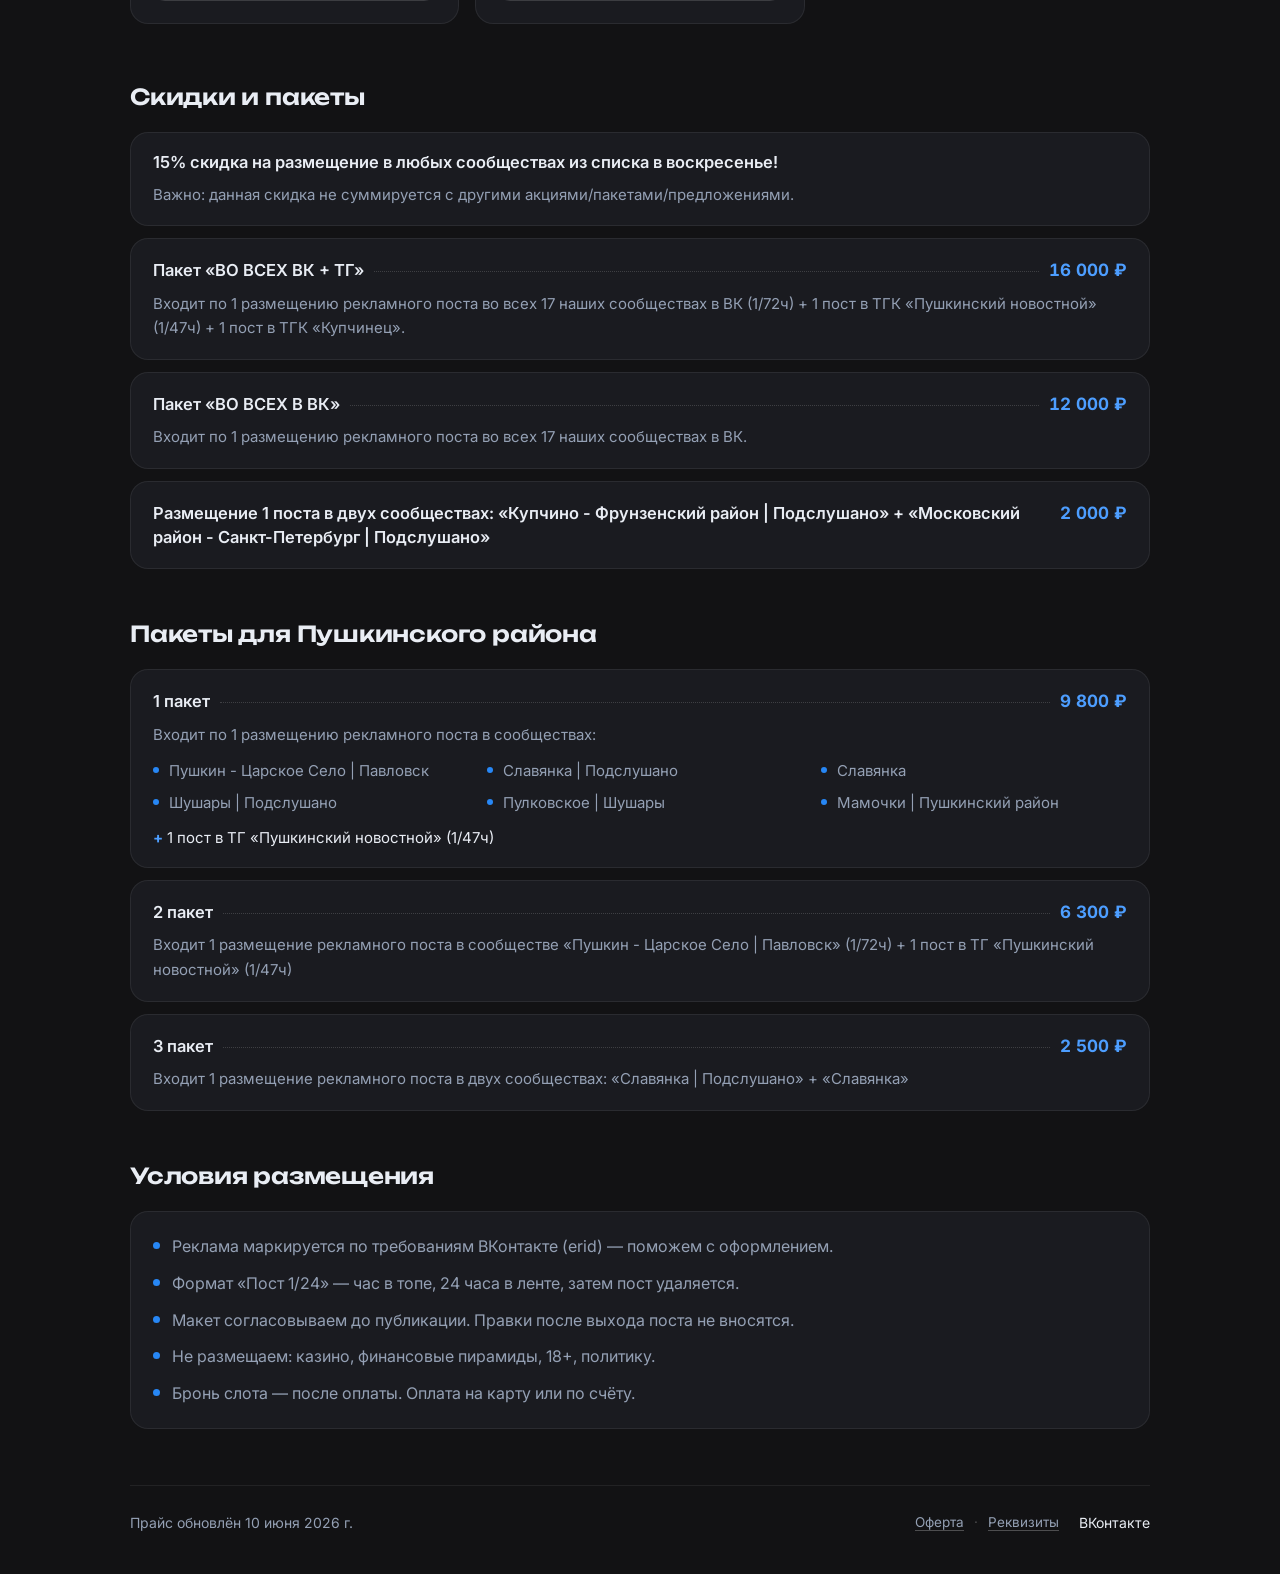
==== commit 3c6a3f06: "Восстановлены акции и реквизиты; защита от затирания настроек старой админкой + кеш-бастинг Co-Autho" ====
--- a/docs/index.html
+++ b/docs/index.html
@@ -9,7 +9,7 @@
   <link rel="preconnect" href="https://fonts.googleapis.com">
   <link rel="preconnect" href="https://fonts.gstatic.com" crossorigin>
   <link href="https://fonts.googleapis.com/css2?family=Inter:wght@400;500;600;700&family=Unbounded:wght@500;600;700&display=swap" rel="stylesheet">
-  <link rel="stylesheet" href="styles.css">
+  <link rel="stylesheet" href="styles.css?v=mq8bkfav">
 </head>
 <body>
   <div class="page">
@@ -49,7 +49,7 @@
     </footer>
   </div>
 
-  <div id="requisites-backdrop" class="modal-backdrop" hidden>
+  <div id="requisites-backdrop" class="modal-backdrop centered" hidden>
     <div class="modal requisites-modal" role="dialog" aria-modal="true" aria-labelledby="req-title">
       <div class="req-head">
         <h2 id="req-title">Реквизиты</h2>
@@ -60,6 +60,6 @@
   </div>
 
   <div id="toast" class="toast"></div>
-  <script src="app.js"></script>
+  <script src="app.js?v=mq8bkfav"></script>
 </body>
 </html>
--- a/docs/styles.css
+++ b/docs/styles.css
@@ -298,10 +298,22 @@
 
 .card-stats {
   display: flex;
+  justify-content: space-between;
   gap: 28px;
   padding: 12px 16px;
   background: rgba(255, 255, 255, 0.03);
   border-radius: var(--radius-sm);
+}
+
+.stat-right {
+  text-align: right;
+  min-width: 0;
+}
+
+.stat-right .stat-value {
+  overflow: hidden;
+  text-overflow: ellipsis;
+  white-space: nowrap;
 }
 
 .stat-value {
@@ -782,6 +794,41 @@
   background: rgba(5, 8, 12, 0.72);
 }
 
+.modal-backdrop.centered {
+  align-items: center;
+}
+
+@keyframes backdrop-in {
+  from { opacity: 0; }
+  to { opacity: 1; }
+}
+
+@keyframes modal-in {
+  from {
+    opacity: 0;
+    transform: translateY(14px) scale(0.96);
+  }
+  to {
+    opacity: 1;
+    transform: none;
+  }
+}
+
+.modal-backdrop:not([hidden]) {
+  animation: backdrop-in .2s ease both;
+}
+
+.modal-backdrop:not([hidden]) .modal {
+  animation: modal-in .3s cubic-bezier(0.16, 1, 0.3, 1) both;
+}
+
+@media (prefers-reduced-motion: reduce) {
+  .modal-backdrop:not([hidden]),
+  .modal-backdrop:not([hidden]) .modal {
+    animation: none;
+  }
+}
+
 .modal {
   width: 100%;
   max-width: 580px;
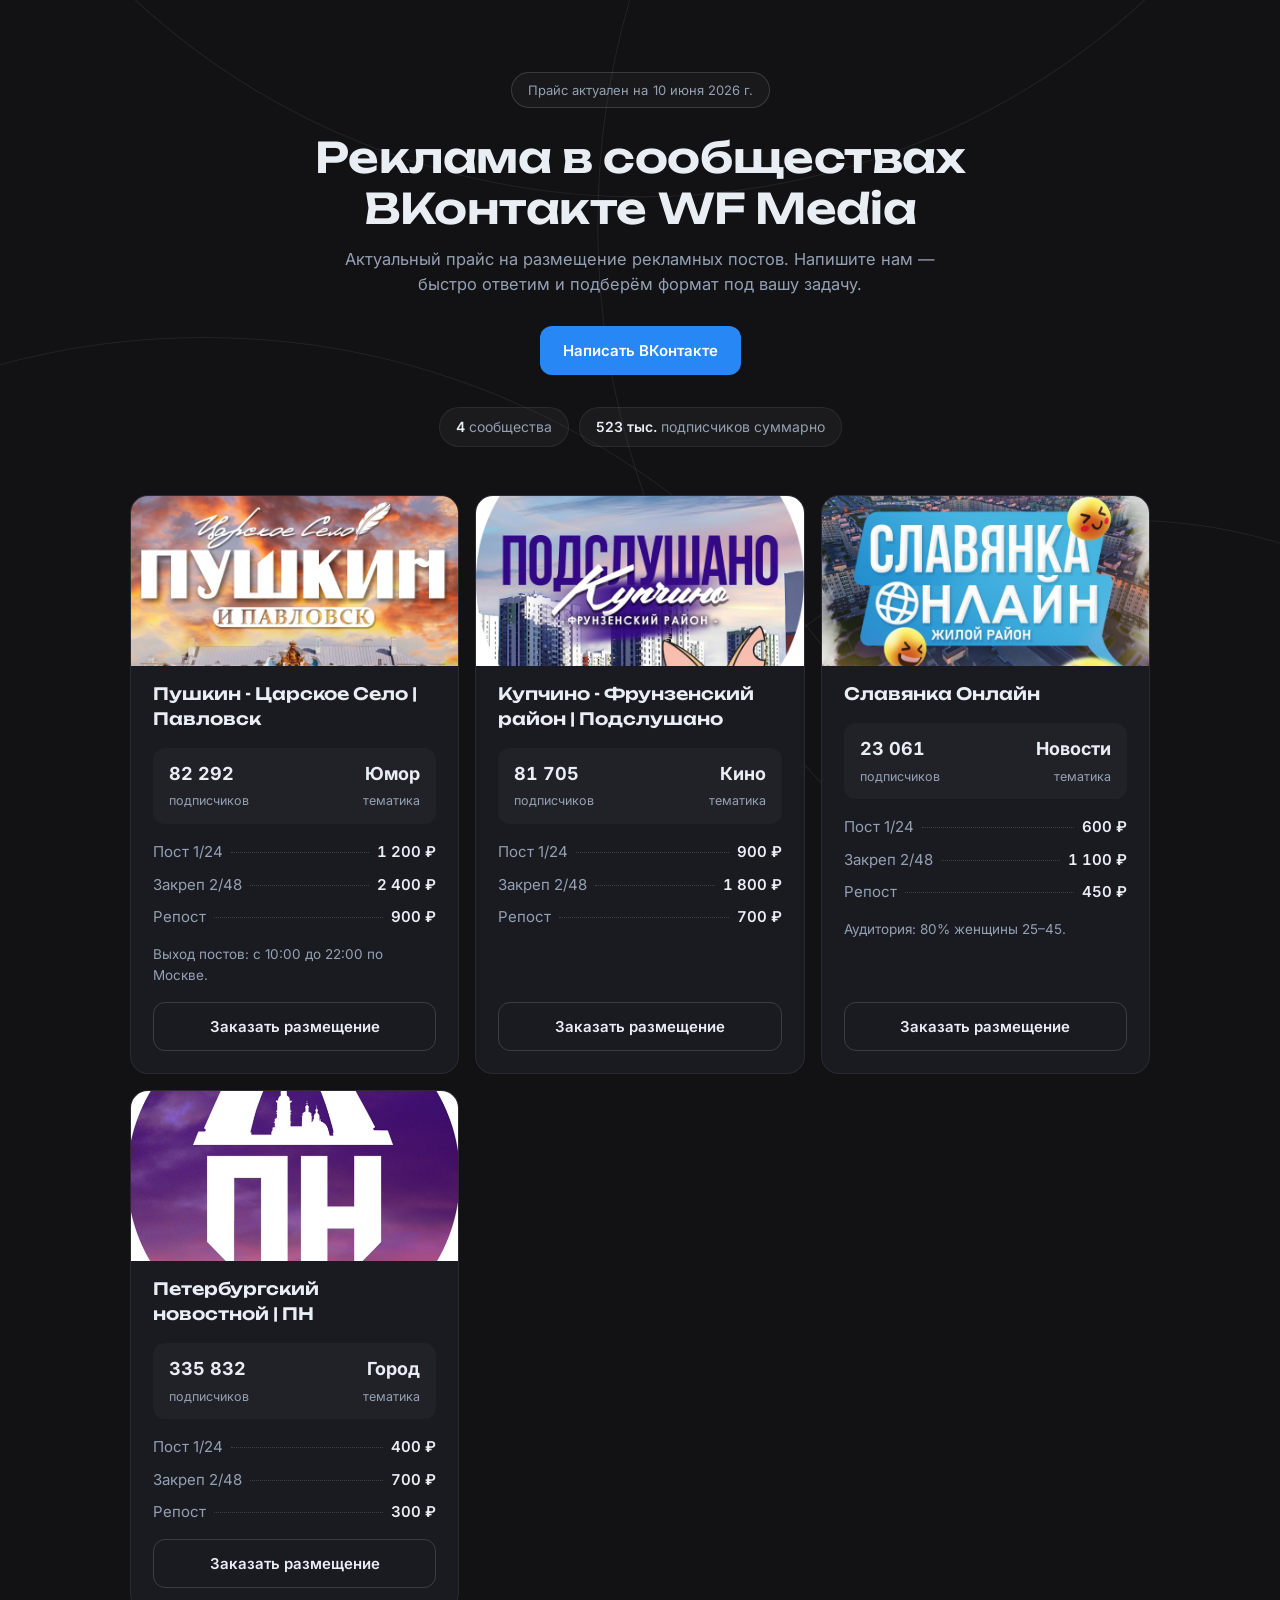
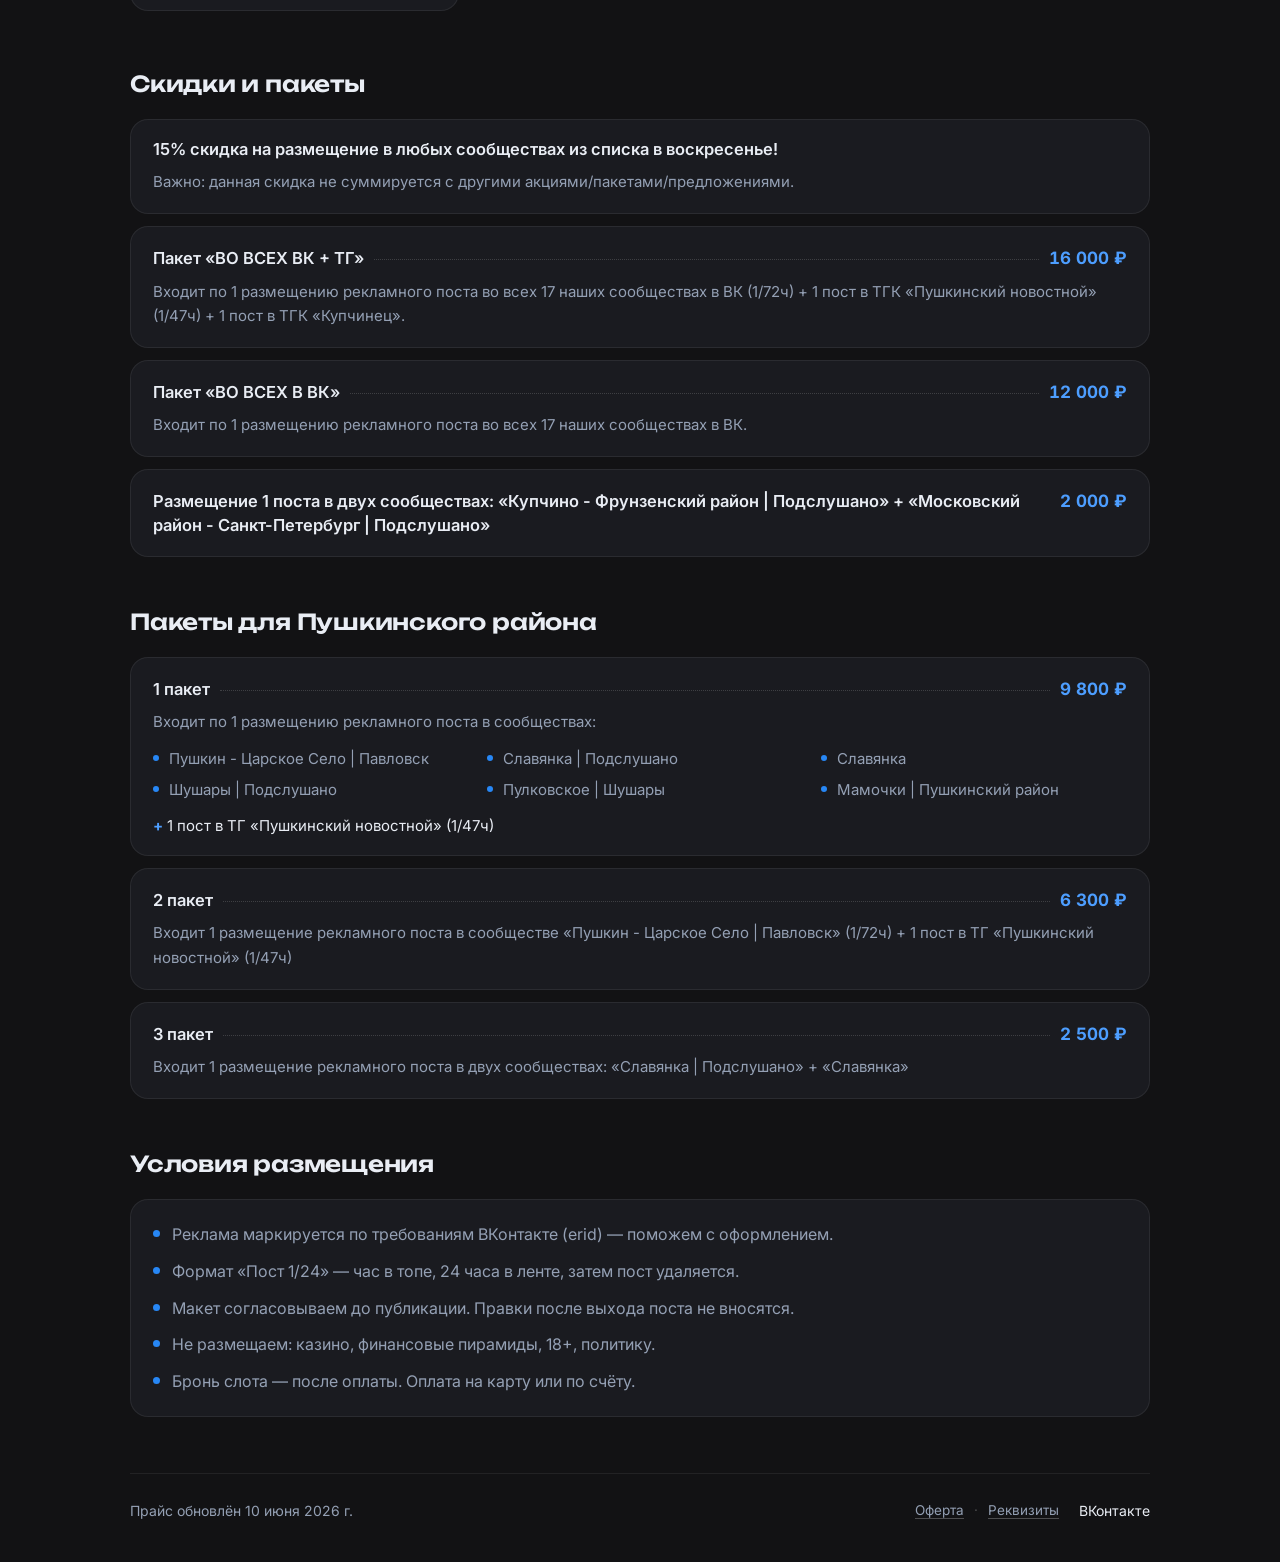
==== commit 3a9d4443: "Надёжная загрузка данных в админке: фолбэк при лимите API, перезагрузка после входа, экран ошибки; у" ====
--- a/docs/index.html
+++ b/docs/index.html
@@ -9,7 +9,7 @@
   <link rel="preconnect" href="https://fonts.googleapis.com">
   <link rel="preconnect" href="https://fonts.gstatic.com" crossorigin>
   <link href="https://fonts.googleapis.com/css2?family=Inter:wght@400;500;600;700&family=Unbounded:wght@500;600;700&display=swap" rel="stylesheet">
-  <link rel="stylesheet" href="styles.css?v=mq8bkfav">
+  <link rel="stylesheet" href="styles.css?v=mq8cphi2">
 </head>
 <body>
   <div class="page">
@@ -60,6 +60,6 @@
   </div>
 
   <div id="toast" class="toast"></div>
-  <script src="app.js?v=mq8bkfav"></script>
+  <script src="app.js?v=mq8cphi2"></script>
 </body>
 </html>
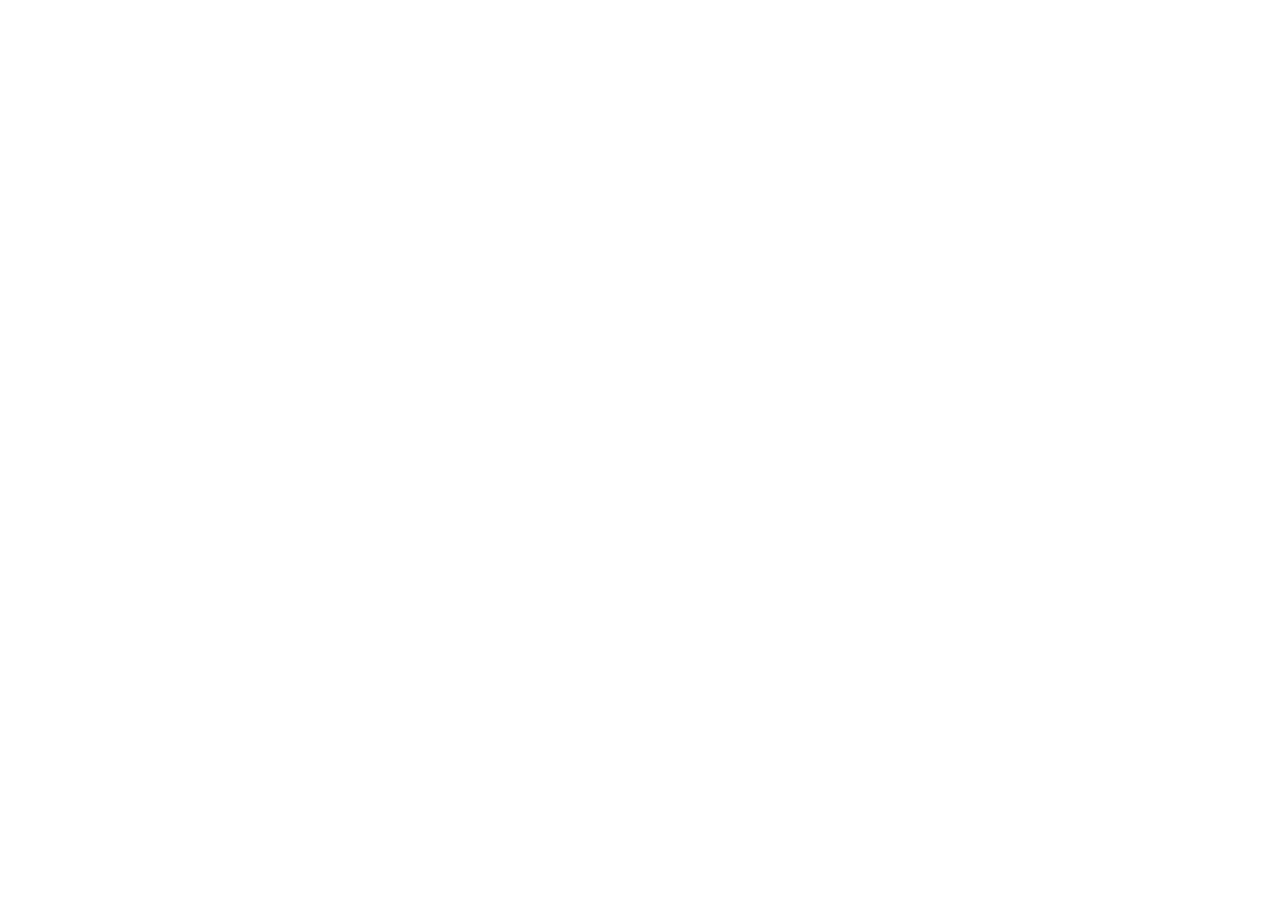
==== commit 80d111cb: "Переезд на свой сервер: админка по паролю, данные в томе, без GitHub Сайт и админка живут на Dokploy" ====
--- a/docs/index.html
+++ b/docs/index.html
@@ -2,64 +2,17 @@
 <html lang="ru">
 <head>
   <meta charset="utf-8">
+  <title>Прайс на рекламу переехал</title>
   <meta name="viewport" content="width=device-width, initial-scale=1">
-  <title>Прайс на рекламу в сообществах ВКонтакте</title>
-  <meta name="description" content="Актуальный прайс на размещение рекламы в наших сообществах ВКонтакте.">
-  <link rel="icon" href="data:image/svg+xml,%3Csvg%20xmlns='http://www.w3.org/2000/svg'%20viewBox='0%200%20100%20100'%3E%3Crect%20width='100'%20height='100'%20rx='22'%20fill='%232787f5'/%3E%3Ctext%20x='50'%20y='70'%20font-size='52'%20text-anchor='middle'%20fill='white'%20font-family='Arial'%20font-weight='bold'%3E%E2%82%BD%3C/text%3E%3C/svg%3E">
-  <link rel="preconnect" href="https://fonts.googleapis.com">
-  <link rel="preconnect" href="https://fonts.gstatic.com" crossorigin>
-  <link href="https://fonts.googleapis.com/css2?family=Inter:wght@400;500;600;700&family=Unbounded:wght@500;600;700&display=swap" rel="stylesheet">
-  <link rel="stylesheet" href="styles.css?v=mq8cphi2">
+  <link rel="canonical" href="https://wfmedia.uxlve.lol/">
+  <meta http-equiv="refresh" content="0; url=https://wfmedia.uxlve.lol/">
+  <script>location.replace('https://wfmedia.uxlve.lol/' + location.hash);</script>
+  <style>
+    body { font-family: system-ui, sans-serif; margin: 0; min-height: 100vh; display: grid; place-items: center; background: #f5f7fb; color: #12161f; }
+    a { color: #2787f5; }
+  </style>
 </head>
 <body>
-  <div class="page">
-    <header class="hero">
-      <div class="hero-badge">Прайс актуален на <span id="updated">—</span></div>
-      <h1 id="title">Реклама в наших сообществах</h1>
-      <p class="subtitle" id="subtitle"></p>
-      <div class="hero-actions" id="contacts"></div>
-      <div class="hero-stats" id="stats"></div>
-    </header>
-
-    <main>
-      <section id="publics" class="grid" aria-label="Сообщества и цены"></section>
-
-      <section id="promos-section" hidden>
-        <div id="promos" class="promos"></div>
-      </section>
-
-      <section id="conditions-section" hidden>
-        <h2 class="section-title">Условия размещения</h2>
-        <div class="card conditions">
-          <ul id="conditions"></ul>
-        </div>
-      </section>
-    </main>
-
-    <footer>
-      <span>Прайс обновлён <span id="footer-updated">—</span></span>
-      <div class="footer-right">
-        <div class="footer-legal" id="footer-legal" hidden>
-          <a id="offer-link" href="#" target="_blank" rel="noopener" hidden>Оферта</a>
-          <span class="legal-dot" id="legal-dot" hidden>·</span>
-          <button type="button" id="requisites-link" class="legal-link" hidden>Реквизиты</button>
-        </div>
-        <div class="footer-links" id="footer-contacts"></div>
-      </div>
-    </footer>
-  </div>
-
-  <div id="requisites-backdrop" class="modal-backdrop centered" hidden>
-    <div class="modal requisites-modal" role="dialog" aria-modal="true" aria-labelledby="req-title">
-      <div class="req-head">
-        <h2 id="req-title">Реквизиты</h2>
-        <button type="button" id="req-close" class="icon-btn" title="Закрыть">✕</button>
-      </div>
-      <div id="req-content"></div>
-    </div>
-  </div>
-
-  <div id="toast" class="toast"></div>
-  <script src="app.js?v=mq8cphi2"></script>
+  <p>Прайс переехал на <a href="https://wfmedia.uxlve.lol/">wfmedia.uxlve.lol</a></p>
 </body>
 </html>
